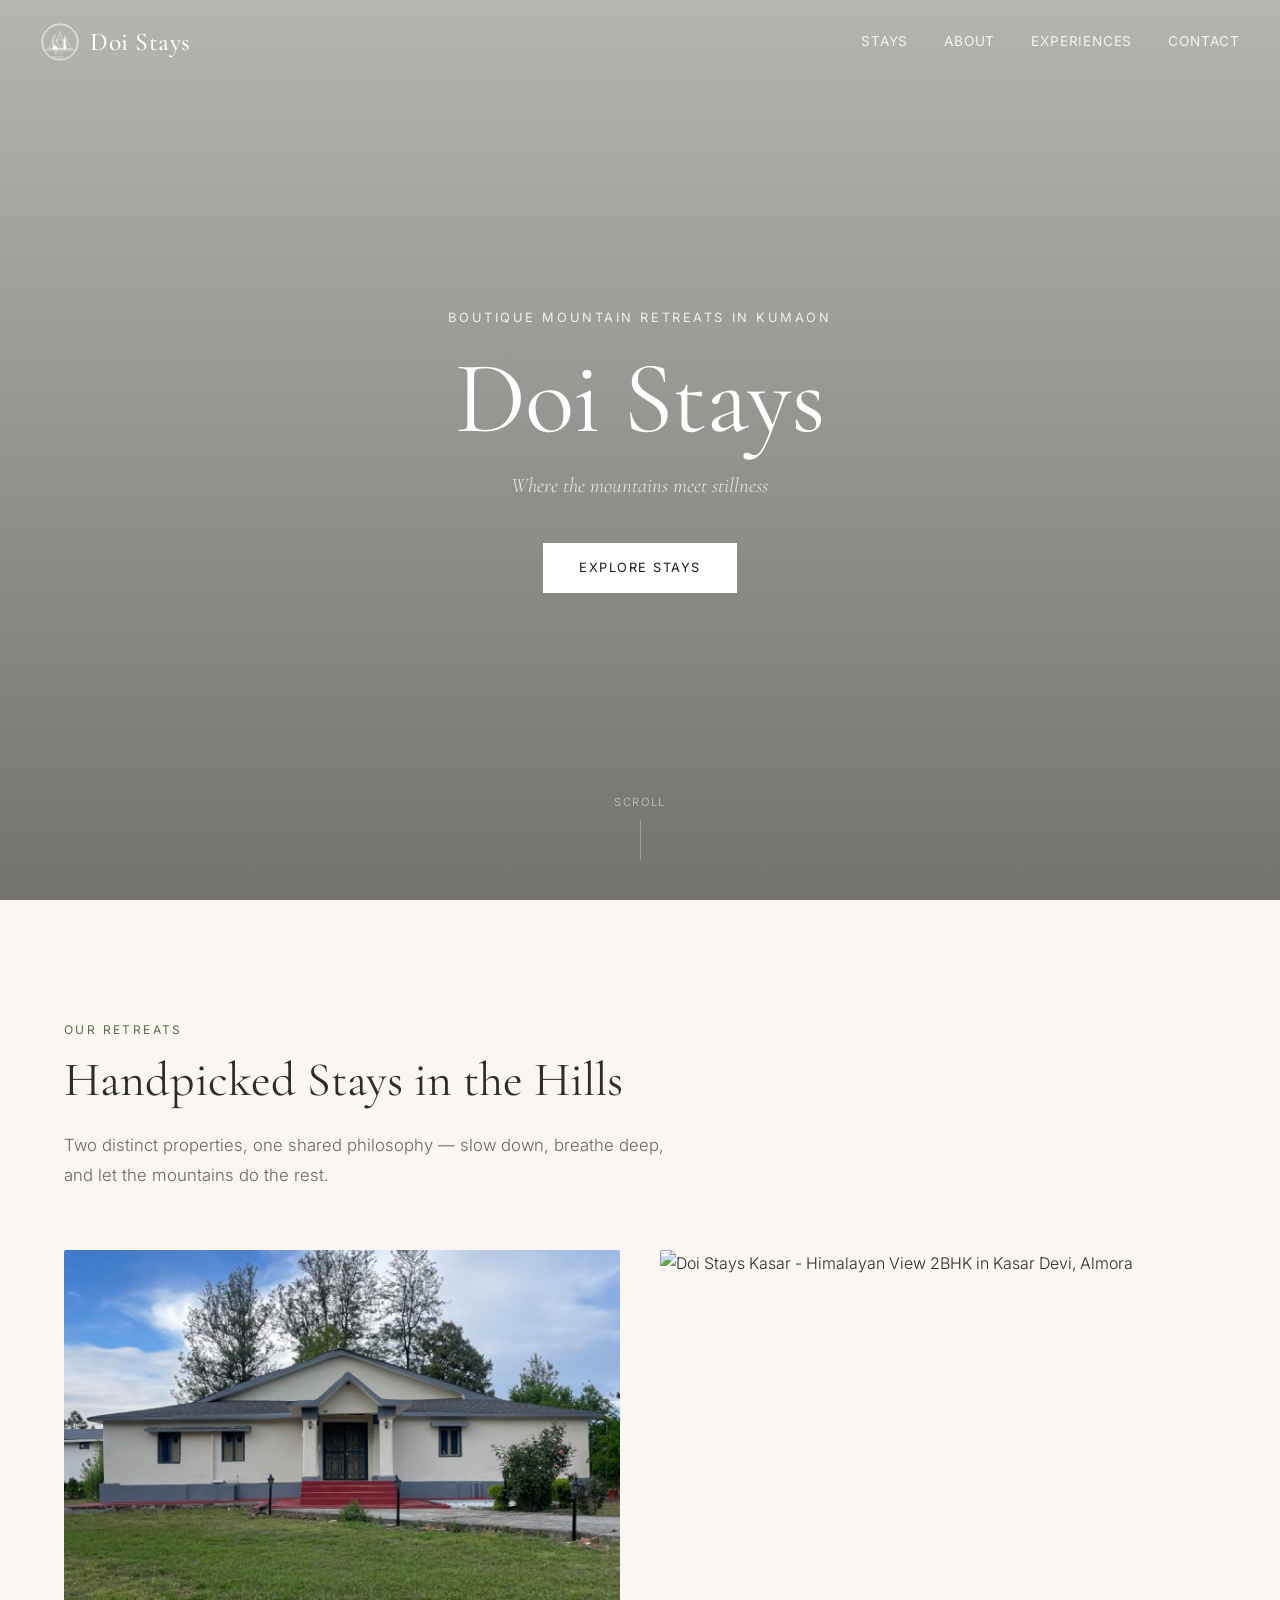
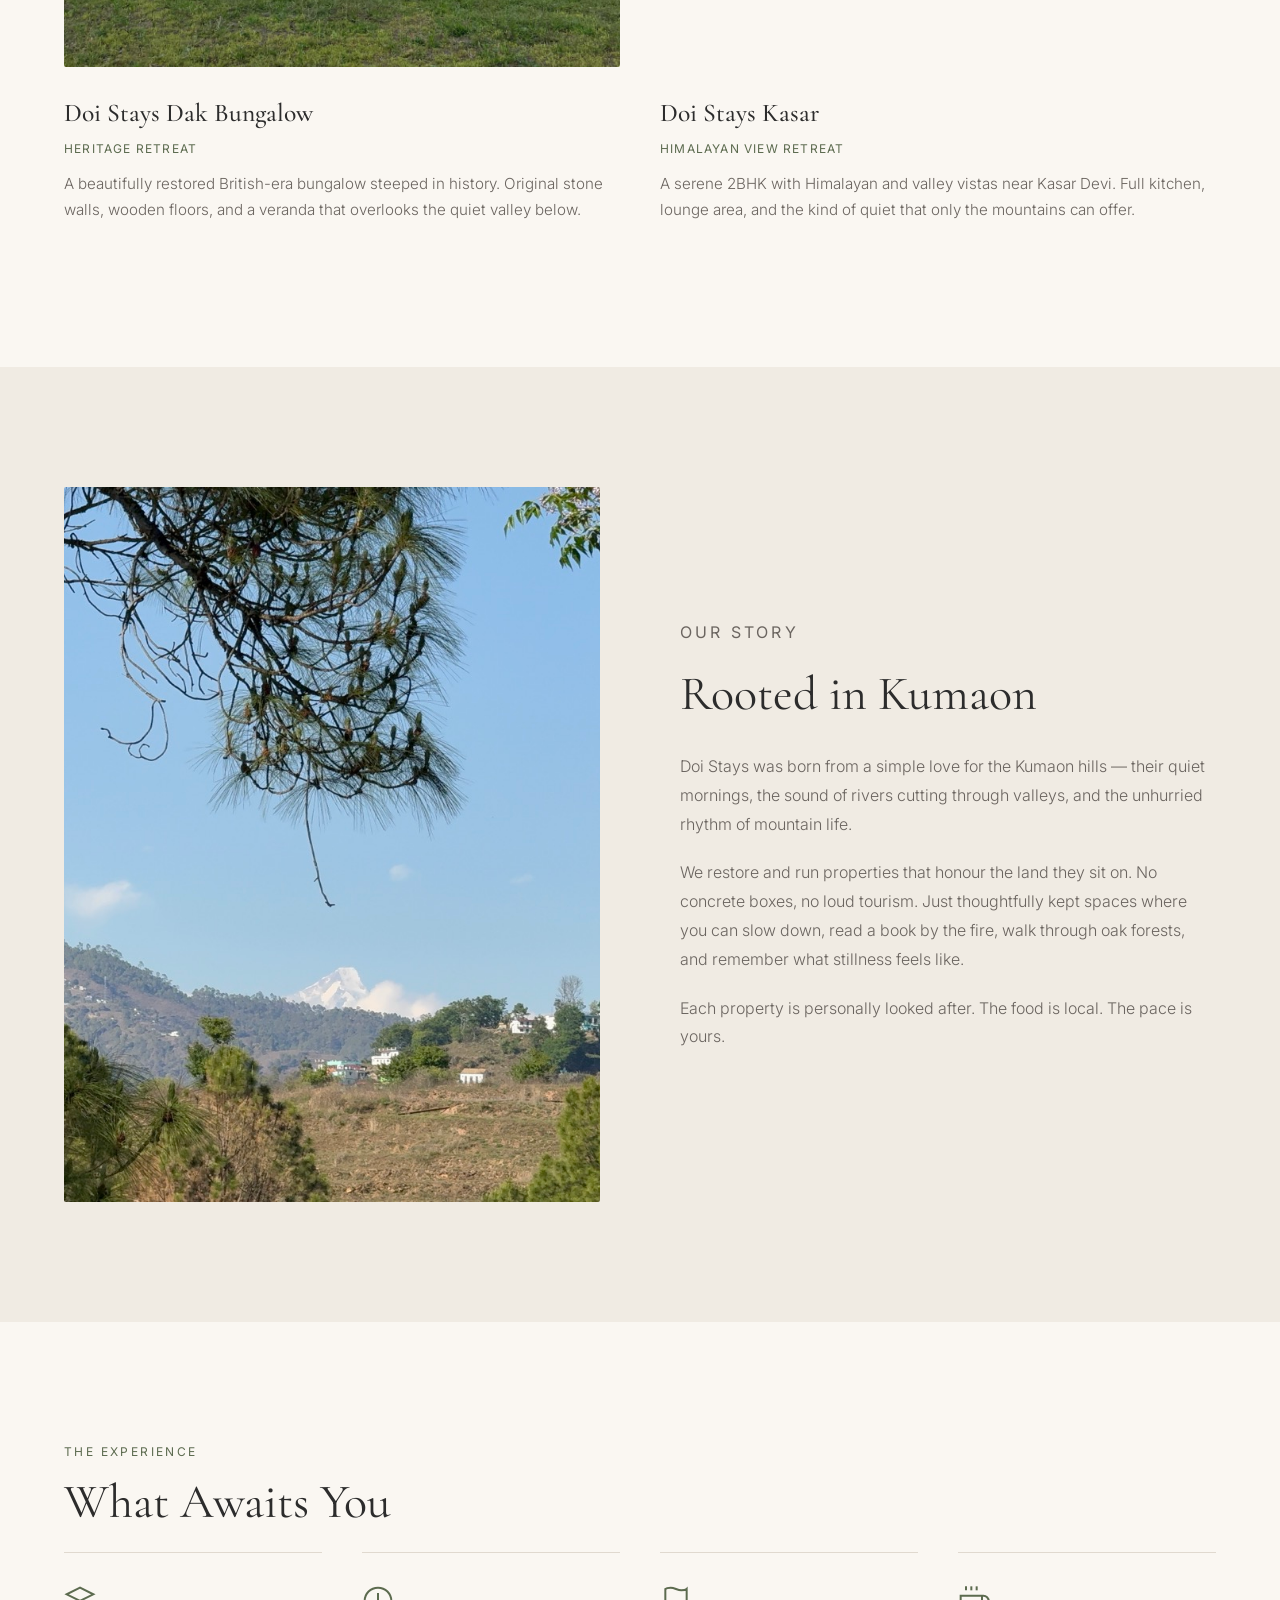
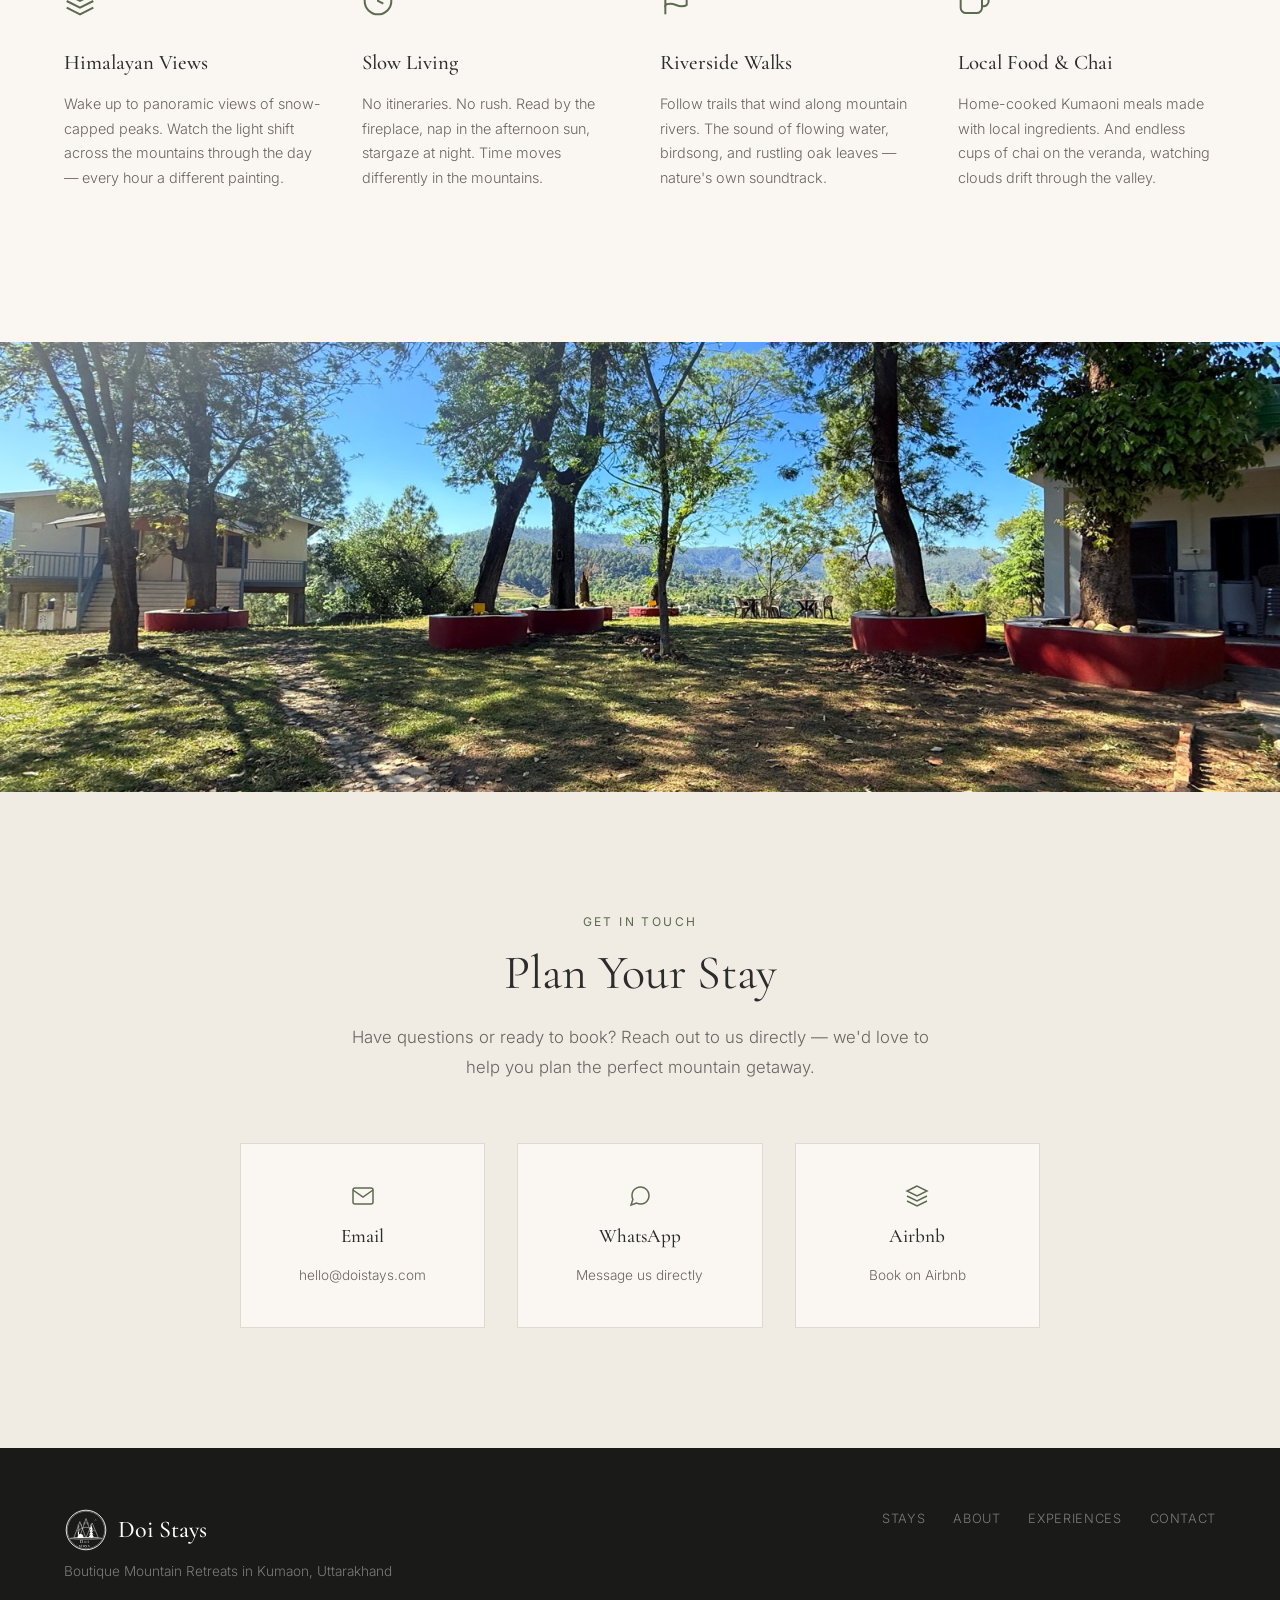
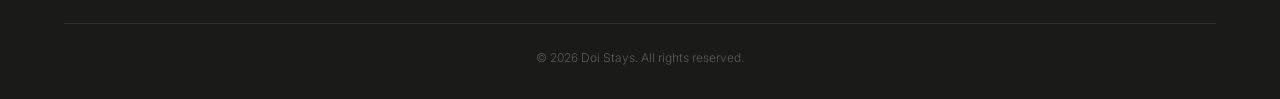
==== index.html @ 05e2efc2 "Update index.html" ====
<!DOCTYPE html>
<html lang="en">
<head>
  <meta charset="UTF-8">
  <meta name="viewport" content="width=device-width, initial-scale=1.0">
  <title>Doi Stays – Boutique Mountain Retreats in Kumaon</title>
  <meta name="description" content="Boutique mountain retreats nestled in the Kumaon hills of Uttarakhand. Experience slow living at our handpicked heritage and Himalayan view properties.">
  <link rel="preconnect" href="https://fonts.googleapis.com">
  <link rel="preconnect" href="https://fonts.gstatic.com" crossorigin>
  <link href="https://fonts.googleapis.com/css2?family=Cormorant+Garamond:ital,wght@0,400;0,500;0,600;1,400&family=Inter:wght@300;400;500&display=swap" rel="stylesheet">
  <link rel="icon" type="image/svg+xml" href="logo.svg">
  <link rel="stylesheet" href="styles.css">
</head>
<body>

  <!-- Navigation -->
  <nav class="nav" id="nav">
    <a href="#" class="nav-logo"><img src="logo.svg" alt="Doi Stays" class="nav-logo-img">Doi Stays</a>
    <div class="nav-links">
      <a href="#properties">Stays</a>
      <a href="#about">About</a>
      <a href="#experiences">Experiences</a>
      <a href="#contact">Contact</a>
    </div>
    <button class="nav-toggle" id="navToggle" aria-label="Toggle menu">
      <span></span><span></span><span></span>
    </button>
  </nav>

  <!-- Mobile Menu -->
  <div class="mobile-menu" id="mobileMenu">
    <a href="#properties">Stays</a>
    <a href="#about">About</a>
    <a href="#experiences">Experiences</a>
    <a href="#contact">Contact</a>
  </div>

  <!-- Hero Section -->
  <section class="hero" id="hero">
    <div class="hero-overlay"></div>
    <div class="hero-content">
      <p class="hero-subtitle">Boutique Mountain Retreats in Kumaon</p>
      <h1 class="hero-title">Doi Stays</h1>
      <p class="hero-tagline">Where the mountains meet stillness</p>
      <a href="#properties" class="btn btn-primary">Explore Stays</a>
    </div>
    <div class="hero-scroll">
      <span>Scroll</span>
      <div class="scroll-line"></div>
    </div>
  </section>

  <!-- Properties Section -->
  <section class="section properties" id="properties">
    <div class="container">
      <p class="section-label">Our Retreats</p>
      <h2 class="section-title">Handpicked Stays in the Hills</h2>
      <p class="section-desc">Two distinct properties, one shared philosophy &mdash; slow down, breathe deep, and let the mountains do the rest.</p>

      <div class="property-grid">
        <!-- Property 1: Dak Bungalow -->
        <a href="dak-bungalow.html" class="property-card">
          <div class="property-image">
            <img src="images-dak-bungalow/IMG-20260411-WA0008.jpg" alt="Doi Stays Dak Bungalow - Heritage British-era bungalow in Kumaon">
            <div class="property-image-overlay">
              <span class="property-cta">View &amp; Book Now &rarr;</span>
            </div>
          </div>
          <div class="property-info">
            <h3>Doi Stays Dak Bungalow</h3>
            <p class="property-type">Heritage Retreat</p>
            <p class="property-desc">A beautifully restored British-era bungalow steeped in history. Original stone walls, wooden floors, and a veranda that overlooks the quiet valley below.</p>
          </div>
        </a>

        <!-- Property 2: Kasar -->
        <a href="kasar.html" class="property-card">
          <div class="property-image">
            <img src="https://a0.muscache.com/im/pictures/hosting/Hosting-1657061352546002101/original/9f8067c5-8eb2-4221-9ca2-d479cc8285e8.jpeg" alt="Doi Stays Kasar - Himalayan View 2BHK in Kasar Devi, Almora">
            <div class="property-image-overlay">
              <span class="property-cta">View &amp; Book Now &rarr;</span>
            </div>
          </div>
          <div class="property-info">
            <h3>Doi Stays Kasar</h3>
            <p class="property-type">Himalayan View Retreat</p>
            <p class="property-desc">A serene 2BHK with Himalayan and valley vistas near Kasar Devi. Full kitchen, lounge area, and the kind of quiet that only the mountains can offer.</p>
          </div>
        </a>
      </div>
    </div>
  </section>

  <!-- About Section -->
  <section class="section about" id="about">
    <div class="container">
      <div class="about-grid">
        <div class="about-image">
          <img src="images-dak-bungalow/IMG_8700.JPG" alt="Kumaon mountains and village life">
        </div>
        <div class="about-text">
          <p class="section-label">Our Story</p>
          <h2 class="section-title">Rooted in Kumaon</h2>
          <p>Doi Stays was born from a simple love for the Kumaon hills &mdash; their quiet mornings, the sound of rivers cutting through valleys, and the unhurried rhythm of mountain life.</p>
          <p>We restore and run properties that honour the land they sit on. No concrete boxes, no loud tourism. Just thoughtfully kept spaces where you can slow down, read a book by the fire, walk through oak forests, and remember what stillness feels like.</p>
          <p>Each property is personally looked after. The food is local. The pace is yours.</p>
        </div>
      </div>
    </div>
  </section>

  <!-- Experiences Section -->
  <section class="section experiences" id="experiences">
    <div class="container">
      <p class="section-label">The Experience</p>
      <h2 class="section-title">What Awaits You</h2>

      <div class="experience-grid">
        <div class="experience-card">
          <div class="experience-icon">
            <svg width="32" height="32" viewBox="0 0 24 24" fill="none" stroke="currentColor" stroke-width="1.5"><path d="M12 2L2 7l10 5 10-5-10-5zM2 17l10 5 10-5M2 12l10 5 10-5"/></svg>
          </div>
          <h3>Himalayan Views</h3>
          <p>Wake up to panoramic views of snow-capped peaks. Watch the light shift across the mountains through the day &mdash; every hour a different painting.</p>
        </div>
        <div class="experience-card">
          <div class="experience-icon">
            <svg width="32" height="32" viewBox="0 0 24 24" fill="none" stroke="currentColor" stroke-width="1.5"><path d="M12 22c5.523 0 10-4.477 10-10S17.523 2 12 2 2 6.477 2 12s4.477 10 10 10z"/><path d="M12 6v6l4 2"/></svg>
          </div>
          <h3>Slow Living</h3>
          <p>No itineraries. No rush. Read by the fireplace, nap in the afternoon sun, stargaze at night. Time moves differently in the mountains.</p>
        </div>
        <div class="experience-card">
          <div class="experience-icon">
            <svg width="32" height="32" viewBox="0 0 24 24" fill="none" stroke="currentColor" stroke-width="1.5"><path d="M4 15s1-1 4-1 5 2 8 2 4-1 4-1V3s-1 1-4 1-5-2-8-2-4 1-4 1z"/><line x1="4" y1="22" x2="4" y2="15"/></svg>
          </div>
          <h3>Riverside Walks</h3>
          <p>Follow trails that wind along mountain rivers. The sound of flowing water, birdsong, and rustling oak leaves &mdash; nature's own soundtrack.</p>
        </div>
        <div class="experience-card">
          <div class="experience-icon">
            <svg width="32" height="32" viewBox="0 0 24 24" fill="none" stroke="currentColor" stroke-width="1.5"><path d="M18 8h1a4 4 0 010 8h-1M2 8h16v9a4 4 0 01-4 4H6a4 4 0 01-4-4V8z"/><line x1="6" y1="1" x2="6" y2="4"/><line x1="10" y1="1" x2="10" y2="4"/><line x1="14" y1="1" x2="14" y2="4"/></svg>
          </div>
          <h3>Local Food &amp; Chai</h3>
          <p>Home-cooked Kumaoni meals made with local ingredients. And endless cups of chai on the veranda, watching clouds drift through the valley.</p>
        </div>
      </div>
    </div>
  </section>

  <!-- Full-width Image Break -->
  <section class="image-break">
    <img src="images-dak-bungalow/IMG_8653.jpg" alt="Mountain landscape in Kumaon, Uttarakhand">
  </section>

  <!-- Contact Section -->
  <section class="section contact" id="contact">
    <div class="container">
      <p class="section-label">Get in Touch</p>
      <h2 class="section-title">Plan Your Stay</h2>
      <p class="section-desc">Have questions or ready to book? Reach out to us directly &mdash; we'd love to help you plan the perfect mountain getaway.</p>

      <div class="contact-grid">
        <a href="mailto:hello@doistays.com" class="contact-card">
          <svg width="24" height="24" viewBox="0 0 24 24" fill="none" stroke="currentColor" stroke-width="1.5"><path d="M4 4h16c1.1 0 2 .9 2 2v12c0 1.1-.9 2-2 2H4c-1.1 0-2-.9-2-2V6c0-1.1.9-2 2-2z"/><polyline points="22,6 12,13 2,6"/></svg>
          <h3>Email</h3>
          <p>hello@doistays.com</p>
        </a>
        <a href="https://wa.me/919286382484" target="_blank" rel="noopener" class="contact-card">
          <svg width="24" height="24" viewBox="0 0 24 24" fill="none" stroke="currentColor" stroke-width="1.5"><path d="M21 11.5a8.38 8.38 0 01-.9 3.8 8.5 8.5 0 01-7.6 4.7 8.38 8.38 0 01-3.8-.9L3 21l1.9-5.7a8.38 8.38 0 01-.9-3.8 8.5 8.5 0 014.7-7.6 8.38 8.38 0 013.8-.9h.5a8.48 8.48 0 018 8v.5z"/></svg>
          <h3>WhatsApp</h3>
          <p>Message us directly</p>
        </a>
        <a href="#" target="_blank" rel="noopener" class="contact-card">
          <svg width="24" height="24" viewBox="0 0 24 24" fill="none" stroke="currentColor" stroke-width="1.5"><path d="M12 2L2 7l10 5 10-5-10-5z"/><path d="M2 17l10 5 10-5"/><path d="M2 12l10 5 10-5"/></svg>
          <h3>Airbnb</h3>
          <p>Book on Airbnb</p>
        </a>
      </div>
    </div>
  </section>

  <!-- Footer -->
  <footer class="footer">
    <div class="container">
      <div class="footer-content">
        <div class="footer-brand">
          <p class="footer-logo"><img src="logo.svg" alt="Doi Stays" class="footer-logo-img">Doi Stays</p>
          <p class="footer-tagline">Boutique Mountain Retreats in Kumaon, Uttarakhand</p>
        </div>
        <div class="footer-links">
          <a href="#properties">Stays</a>
          <a href="#about">About</a>
          <a href="#experiences">Experiences</a>
          <a href="#contact">Contact</a>
        </div>
      </div>
      <div class="footer-bottom">
        <p>&copy; 2026 Doi Stays. All rights reserved.</p>
      </div>
    </div>
  </footer>

  <script src="script.js"></script>
</body>
</html>
---- styles.css ----
/* ========================================
   Doi Stays – Styles
   Earthy, minimal, calm
   ======================================== */

:root {
  --color-bg: #FAF7F2;
  --color-bg-alt: #F0EBE3;
  --color-text: #2C2C2C;
  --color-text-light: #6B6560;
  --color-text-muted: #9B9490;
  --color-accent: #5C6B4F;
  --color-accent-hover: #4A5840;
  --color-border: #E0D9CF;
  --color-white: #FFFFFF;
  --color-dark: #1A1A18;

  --font-heading: 'Cormorant Garamond', Georgia, serif;
  --font-body: 'Inter', -apple-system, sans-serif;

  --transition: 0.3s ease;
}

/* Reset */
*, *::before, *::after {
  margin: 0;
  padding: 0;
  box-sizing: border-box;
}

html {
  scroll-behavior: smooth;
  -webkit-font-smoothing: antialiased;
}

body {
  font-family: var(--font-body);
  font-weight: 300;
  color: var(--color-text);
  background-color: var(--color-bg);
  line-height: 1.7;
  font-size: 16px;
}

img {
  display: block;
  max-width: 100%;
  height: auto;
}

a {
  text-decoration: none;
  color: inherit;
}

.container {
  max-width: 1200px;
  margin: 0 auto;
  padding: 0 24px;
}

/* ========================================
   Navigation
   ======================================== */

.nav {
  position: fixed;
  top: 0;
  left: 0;
  right: 0;
  z-index: 100;
  display: flex;
  align-items: center;
  justify-content: space-between;
  padding: 20px 40px;
  transition: background-color var(--transition), padding var(--transition), box-shadow var(--transition);
}

.nav.scrolled {
  background-color: rgba(250, 247, 242, 0.95);
  backdrop-filter: blur(10px);
  padding: 14px 40px;
  box-shadow: 0 1px 0 var(--color-border);
}

.nav-logo {
  font-family: var(--font-heading);
  font-size: 1.6rem;
  font-weight: 500;
  color: var(--color-white);
  letter-spacing: 0.02em;
  transition: color var(--transition);
  display: flex;
  align-items: center;
  gap: 10px;
}

.nav-logo-img {
  height: 40px;
  width: 40px;
  filter: brightness(0) invert(1);
  transition: filter var(--transition);
}

.nav.scrolled .nav-logo {
  color: var(--color-text);
}

.nav.scrolled .nav-logo-img {
  filter: none;
}

.nav-links {
  display: flex;
  gap: 36px;
}

.nav-links a {
  font-size: 0.85rem;
  font-weight: 400;
  letter-spacing: 0.06em;
  text-transform: uppercase;
  color: rgba(255, 255, 255, 0.85);
  transition: color var(--transition);
  position: relative;
}

.nav-links a::after {
  content: '';
  position: absolute;
  bottom: -4px;
  left: 0;
  width: 0;
  height: 1px;
  background: currentColor;
  transition: width var(--transition);
}

.nav-links a:hover::after {
  width: 100%;
}

.nav.scrolled .nav-links a {
  color: var(--color-text-light);
}

.nav.scrolled .nav-links a:hover {
  color: var(--color-text);
}

.nav-toggle {
  display: none;
  flex-direction: column;
  gap: 5px;
  background: none;
  border: none;
  cursor: pointer;
  padding: 4px;
}

.nav-toggle span {
  display: block;
  width: 24px;
  height: 1.5px;
  background: var(--color-white);
  transition: background var(--transition);
}

.nav.scrolled .nav-toggle span {
  background: var(--color-text);
}

/* Mobile Menu */
.mobile-menu {
  display: none;
  position: fixed;
  top: 0;
  left: 0;
  right: 0;
  bottom: 0;
  z-index: 99;
  background: var(--color-bg);
  flex-direction: column;
  align-items: center;
  justify-content: center;
  gap: 32px;
  opacity: 0;
  pointer-events: none;
  transition: opacity var(--transition);
}

.mobile-menu.active {
  opacity: 1;
  pointer-events: all;
}

.mobile-menu a {
  font-family: var(--font-heading);
  font-size: 2rem;
  color: var(--color-text);
}

/* ========================================
   Hero Section
   ======================================== */

.hero {
  position: relative;
  height: 100vh;
  min-height: 600px;
  display: flex;
  align-items: center;
  justify-content: center;
  background: url('https://images.unsplash.com/photo-1506905925346-21bda4d32df4?w=1600&q=80') center/cover no-repeat;
  color: var(--color-white);
}

.hero-overlay {
  position: absolute;
  inset: 0;
  background: linear-gradient(
    to bottom,
    rgba(26, 26, 24, 0.3) 0%,
    rgba(26, 26, 24, 0.45) 50%,
    rgba(26, 26, 24, 0.6) 100%
  );
}

.hero-content {
  position: relative;
  text-align: center;
  padding: 0 24px;
}

.hero-subtitle {
  font-size: 0.8rem;
  font-weight: 400;
  letter-spacing: 0.2em;
  text-transform: uppercase;
  margin-bottom: 16px;
  opacity: 0.85;
}

.hero-title {
  font-family: var(--font-heading);
  font-size: clamp(3.5rem, 8vw, 7rem);
  font-weight: 400;
  line-height: 1.05;
  margin-bottom: 16px;
  letter-spacing: -0.01em;
}

.hero-tagline {
  font-size: 1.1rem;
  font-weight: 300;
  opacity: 0.8;
  margin-bottom: 40px;
  font-style: italic;
  font-family: var(--font-heading);
  font-size: 1.3rem;
}

.hero-scroll {
  position: absolute;
  bottom: 40px;
  left: 50%;
  transform: translateX(-50%);
  display: flex;
  flex-direction: column;
  align-items: center;
  gap: 8px;
  color: rgba(255, 255, 255, 0.6);
}

.hero-scroll span {
  font-size: 0.7rem;
  letter-spacing: 0.15em;
  text-transform: uppercase;
}

.scroll-line {
  width: 1px;
  height: 40px;
  background: rgba(255, 255, 255, 0.3);
  position: relative;
  overflow: hidden;
}

.scroll-line::after {
  content: '';
  position: absolute;
  top: -100%;
  left: 0;
  width: 100%;
  height: 100%;
  background: rgba(255, 255, 255, 0.8);
  animation: scrollDown 2s ease-in-out infinite;
}

@keyframes scrollDown {
  0% { top: -100%; }
  100% { top: 100%; }
}

/* ========================================
   Buttons
   ======================================== */

.btn {
  display: inline-block;
  padding: 14px 36px;
  font-family: var(--font-body);
  font-size: 0.8rem;
  font-weight: 400;
  letter-spacing: 0.12em;
  text-transform: uppercase;
  border: none;
  cursor: pointer;
  transition: all var(--transition);
}

.btn-primary {
  background: var(--color-white);
  color: var(--color-dark);
}

.btn-primary:hover {
  background: var(--color-accent);
  color: var(--color-white);
}

.btn-outline {
  background: transparent;
  color: var(--color-accent);
  border: 1px solid var(--color-accent);
}

.btn-outline:hover {
  background: var(--color-accent);
  color: var(--color-white);
}

/* ========================================
   Section Defaults
   ======================================== */

.section {
  padding: 120px 0;
}

.section-label {
  font-size: 0.75rem;
  font-weight: 400;
  letter-spacing: 0.2em;
  text-transform: uppercase;
  color: var(--color-accent);
  margin-bottom: 12px;
}

.section-title {
  font-family: var(--font-heading);
  font-size: clamp(2rem, 4vw, 3rem);
  font-weight: 400;
  line-height: 1.2;
  margin-bottom: 20px;
  color: var(--color-text);
}

.section-desc {
  font-size: 1.05rem;
  color: var(--color-text-light);
  max-width: 600px;
  line-height: 1.8;
  margin-bottom: 60px;
}

/* ========================================
   Properties
   ======================================== */

.property-grid {
  display: grid;
  grid-template-columns: repeat(2, 1fr);
  gap: 40px;
}

.property-card {
  display: block;
  transition: transform var(--transition);
}

.property-card:hover {
  transform: translateY(-4px);
}

.property-image {
  position: relative;
  overflow: hidden;
  aspect-ratio: 4/3;
  border-radius: 2px;
}

.property-image img {
  width: 100%;
  height: 100%;
  object-fit: cover;
  transition: transform 0.6s ease;
}

.property-card:hover .property-image img {
  transform: scale(1.03);
}

.property-image-overlay {
  position: absolute;
  inset: 0;
  background: rgba(26, 26, 24, 0);
  display: flex;
  align-items: flex-end;
  justify-content: flex-start;
  padding: 24px;
  transition: background var(--transition);
}

.property-card:hover .property-image-overlay {
  background: rgba(26, 26, 24, 0.25);
}

.property-cta {
  font-size: 0.8rem;
  font-weight: 400;
  letter-spacing: 0.08em;
  text-transform: uppercase;
  color: var(--color-white);
  opacity: 0;
  transform: translateY(8px);
  transition: opacity var(--transition), transform var(--transition);
}

.property-card:hover .property-cta {
  opacity: 1;
  transform: translateY(0);
}

.property-info {
  padding: 24px 0;
}

.property-info h3 {
  font-family: var(--font-heading);
  font-size: 1.6rem;
  font-weight: 500;
  margin-bottom: 4px;
}

.property-type {
  font-size: 0.75rem;
  font-weight: 400;
  letter-spacing: 0.1em;
  text-transform: uppercase;
  color: var(--color-accent);
  margin-bottom: 12px;
}

.property-desc {
  font-size: 0.95rem;
  color: var(--color-text-light);
  line-height: 1.7;
}

/* ========================================
   About
   ======================================== */

.about {
  background: var(--color-bg-alt);
}

.about-grid {
  display: grid;
  grid-template-columns: 1fr 1fr;
  gap: 80px;
  align-items: center;
}

.about-image {
  position: relative;
}

.about-image img {
  width: 100%;
  aspect-ratio: 3/4;
  object-fit: cover;
  border-radius: 2px;
}

.about-text p {
  font-size: 1rem;
  color: var(--color-text-light);
  margin-bottom: 20px;
  line-height: 1.8;
}

.about-text .section-title {
  margin-bottom: 28px;
}

/* ========================================
   Experiences
   ======================================== */

.experience-grid {
  display: grid;
  grid-template-columns: repeat(4, 1fr);
  gap: 40px;
}

.experience-card {
  padding: 32px 0;
  border-top: 1px solid var(--color-border);
}

.experience-icon {
  color: var(--color-accent);
  margin-bottom: 20px;
}

.experience-card h3 {
  font-family: var(--font-heading);
  font-size: 1.3rem;
  font-weight: 500;
  margin-bottom: 12px;
}

.experience-card p {
  font-size: 0.9rem;
  color: var(--color-text-light);
  line-height: 1.7;
}

/* ========================================
   Image Break
   ======================================== */

.image-break {
  height: 50vh;
  min-height: 300px;
  overflow: hidden;
}

.image-break img {
  width: 100%;
  height: 100%;
  object-fit: cover;
}

/* ========================================
   Contact
   ======================================== */

.contact {
  background: var(--color-bg-alt);
  text-align: center;
}

.contact .section-desc {
  margin-left: auto;
  margin-right: auto;
}

.contact-grid {
  display: grid;
  grid-template-columns: repeat(3, 1fr);
  gap: 32px;
  max-width: 800px;
  margin: 0 auto;
}

.contact-card {
  padding: 40px 24px;
  background: var(--color-bg);
  border: 1px solid var(--color-border);
  transition: all var(--transition);
  display: flex;
  flex-direction: column;
  align-items: center;
  gap: 12px;
}

.contact-card:hover {
  border-color: var(--color-accent);
  transform: translateY(-2px);
}

.contact-card svg {
  color: var(--color-accent);
}

.contact-card h3 {
  font-family: var(--font-heading);
  font-size: 1.2rem;
  font-weight: 500;
}

.contact-card p {
  font-size: 0.85rem;
  color: var(--color-text-light);
}

/* ========================================
   Footer
   ======================================== */

.footer {
  background: var(--color-dark);
  color: rgba(255, 255, 255, 0.7);
  padding: 60px 0 30px;
}

.footer-content {
  display: flex;
  justify-content: space-between;
  align-items: flex-start;
  padding-bottom: 40px;
  border-bottom: 1px solid rgba(255, 255, 255, 0.1);
}

.footer-logo {
  font-family: var(--font-heading);
  font-size: 1.5rem;
  font-weight: 500;
  color: var(--color-white);
  margin-bottom: 8px;
  display: flex;
  align-items: center;
  gap: 10px;
}

.footer-logo-img {
  height: 44px;
  width: 44px;
  filter: brightness(0) invert(1);
}

.footer-tagline {
  font-size: 0.85rem;
  opacity: 0.6;
}

.footer-links {
  display: flex;
  gap: 28px;
}

.footer-links a {
  font-size: 0.8rem;
  letter-spacing: 0.05em;
  text-transform: uppercase;
  opacity: 0.6;
  transition: opacity var(--transition);
}

.footer-links a:hover {
  opacity: 1;
}

.footer-bottom {
  padding-top: 24px;
  text-align: center;
}

.footer-bottom p {
  font-size: 0.75rem;
  opacity: 0.4;
}

/* ========================================
   Property Detail Page
   ======================================== */

.detail-hero {
  position: relative;
  height: 70vh;
  min-height: 500px;
  display: flex;
  align-items: flex-end;
  color: var(--color-white);
}

.detail-hero-bg {
  position: absolute;
  inset: 0;
}

.detail-hero-bg img {
  width: 100%;
  height: 100%;
  object-fit: cover;
}

.detail-hero-overlay {
  position: absolute;
  inset: 0;
  background: linear-gradient(to top, rgba(26,26,24,0.7) 0%, rgba(26,26,24,0.1) 60%);
}

.detail-hero-content {
  position: relative;
  padding: 60px 40px;
  max-width: 800px;
}

.detail-hero-content .section-label {
  color: rgba(255,255,255,0.7);
}

.detail-hero-content h1 {
  font-family: var(--font-heading);
  font-size: clamp(2.5rem, 5vw, 4rem);
  font-weight: 400;
  margin-bottom: 12px;
}

.detail-hero-content p {
  font-size: 1.1rem;
  opacity: 0.85;
  max-width: 500px;
  line-height: 1.7;
}

/* Detail Content */
.detail-content {
  padding: 80px 0;
}

.detail-grid {
  display: grid;
  grid-template-columns: 2fr 1fr;
  gap: 80px;
}

.detail-description h2 {
  font-family: var(--font-heading);
  font-size: 1.8rem;
  font-weight: 500;
  margin-bottom: 20px;
}

.detail-description p {
  font-size: 1rem;
  color: var(--color-text-light);
  line-height: 1.8;
  margin-bottom: 20px;
}

/* Amenities */
.detail-sidebar h3 {
  font-family: var(--font-heading);
  font-size: 1.3rem;
  font-weight: 500;
  margin-bottom: 20px;
  padding-bottom: 12px;
  border-bottom: 1px solid var(--color-border);
}

.amenity-list {
  list-style: none;
  margin-bottom: 40px;
}

.amenity-list li {
  padding: 10px 0;
  font-size: 0.9rem;
  color: var(--color-text-light);
  border-bottom: 1px solid var(--color-border);
  display: flex;
  align-items: center;
  gap: 10px;
}

.amenity-list li::before {
  content: '';
  width: 6px;
  height: 6px;
  background: var(--color-accent);
  border-radius: 50%;
  flex-shrink: 0;
}

.pricing-note {
  font-size: 0.9rem;
  color: var(--color-text-light);
  margin-bottom: 24px;
  line-height: 1.7;
}

.detail-sidebar .btn {
  width: 100%;
  text-align: center;
}

/* Photo Gallery */
.photo-gallery {
  padding: 0 0 80px;
}

.gallery-grid {
  display: grid;
  grid-template-columns: repeat(3, 1fr);
  gap: 16px;
}

.gallery-grid img {
  width: 100%;
  aspect-ratio: 4/3;
  object-fit: cover;
  border-radius: 2px;
}

/* Location */
.location-section {
  padding: 80px 0;
  background: var(--color-bg-alt);
}

.location-section h2 {
  font-family: var(--font-heading);
  font-size: 1.8rem;
  font-weight: 500;
  margin-bottom: 20px;
}

.location-section p {
  font-size: 1rem;
  color: var(--color-text-light);
  line-height: 1.8;
  max-width: 700px;
}

/* Back Link */
.back-link {
  display: inline-flex;
  align-items: center;
  gap: 8px;
  font-size: 0.8rem;
  font-weight: 400;
  letter-spacing: 0.08em;
  text-transform: uppercase;
  color: var(--color-text-light);
  position: fixed;
  top: 24px;
  left: 40px;
  z-index: 100;
  background: rgba(250, 247, 242, 0.9);
  backdrop-filter: blur(10px);
  padding: 10px 20px;
  transition: color var(--transition);
}

.back-link:hover {
  color: var(--color-text);
}

/* ========================================
   Animations (fade-in on scroll)
   ======================================== */

.fade-in {
  opacity: 0;
  transform: translateY(24px);
  transition: opacity 0.8s ease, transform 0.8s ease;
}

.fade-in.visible {
  opacity: 1;
  transform: translateY(0);
}

/* ========================================
   Responsive
   ======================================== */

@media (max-width: 1024px) {
  .experience-grid {
    grid-template-columns: repeat(2, 1fr);
  }
}

@media (max-width: 768px) {
  .nav-links {
    display: none;
  }

  .nav-toggle {
    display: flex;
  }

  .mobile-menu {
    display: flex;
  }

  .nav {
    padding: 16px 24px;
  }

  .section {
    padding: 80px 0;
  }

  .property-grid {
    grid-template-columns: 1fr;
    gap: 48px;
  }

  .about-grid {
    grid-template-columns: 1fr;
    gap: 40px;
  }

  .about-image {
    order: -1;
  }

  .about-image img {
    aspect-ratio: 16/9;
  }

  .experience-grid {
    grid-template-columns: 1fr;
    gap: 0;
  }

  .experience-card {
    padding: 28px 0;
  }

  .contact-grid {
    grid-template-columns: 1fr;
    gap: 16px;
  }

  .footer-content {
    flex-direction: column;
    gap: 24px;
  }

  .footer-links {
    flex-wrap: wrap;
    gap: 16px;
  }

  /* Detail page responsive */
  .detail-grid {
    grid-template-columns: 1fr;
    gap: 48px;
  }

  .gallery-grid {
    grid-template-columns: repeat(2, 1fr);
  }

  .detail-hero {
    height: 50vh;
  }

  .detail-hero-content {
    padding: 40px 24px;
  }

  .back-link {
    left: 24px;
    top: 16px;
  }
}

@media (max-width: 480px) {
  .hero-title {
    font-size: 3rem;
  }

  .gallery-grid {
    grid-template-columns: 1fr;
  }
}
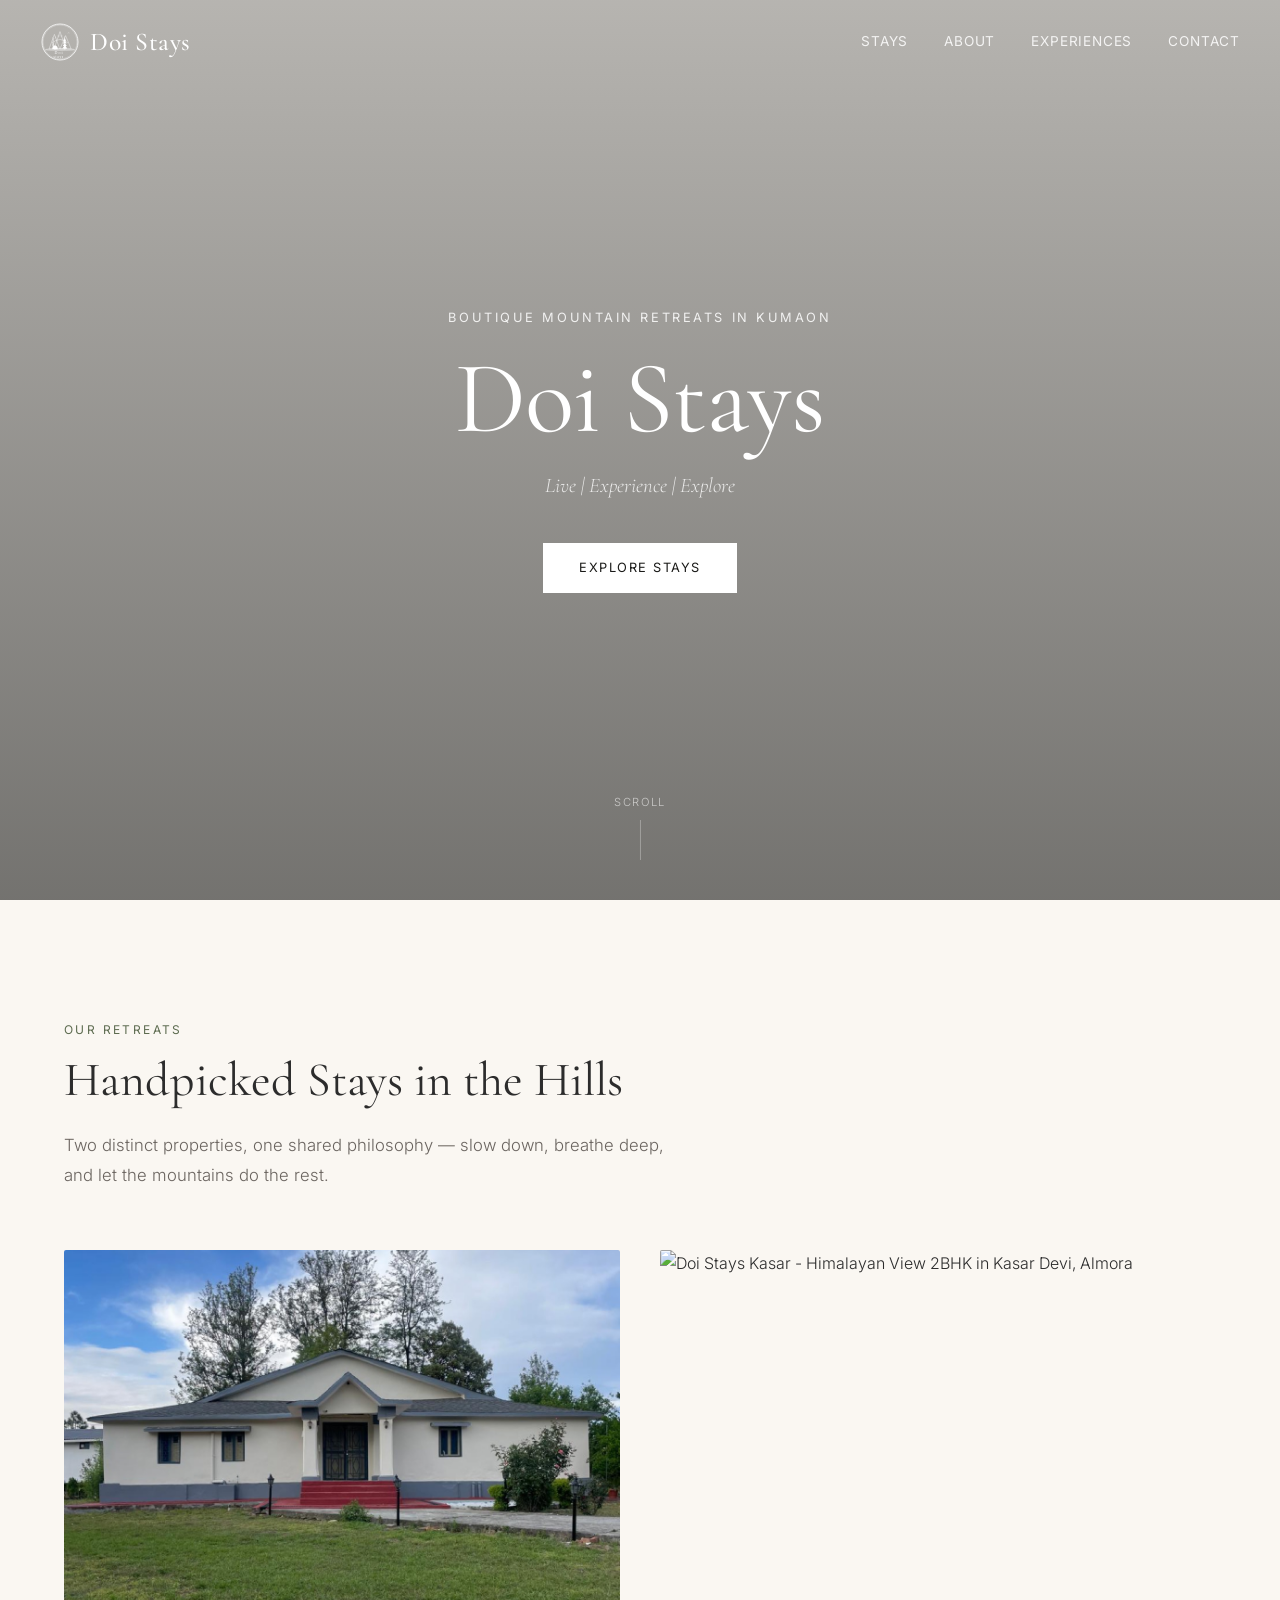
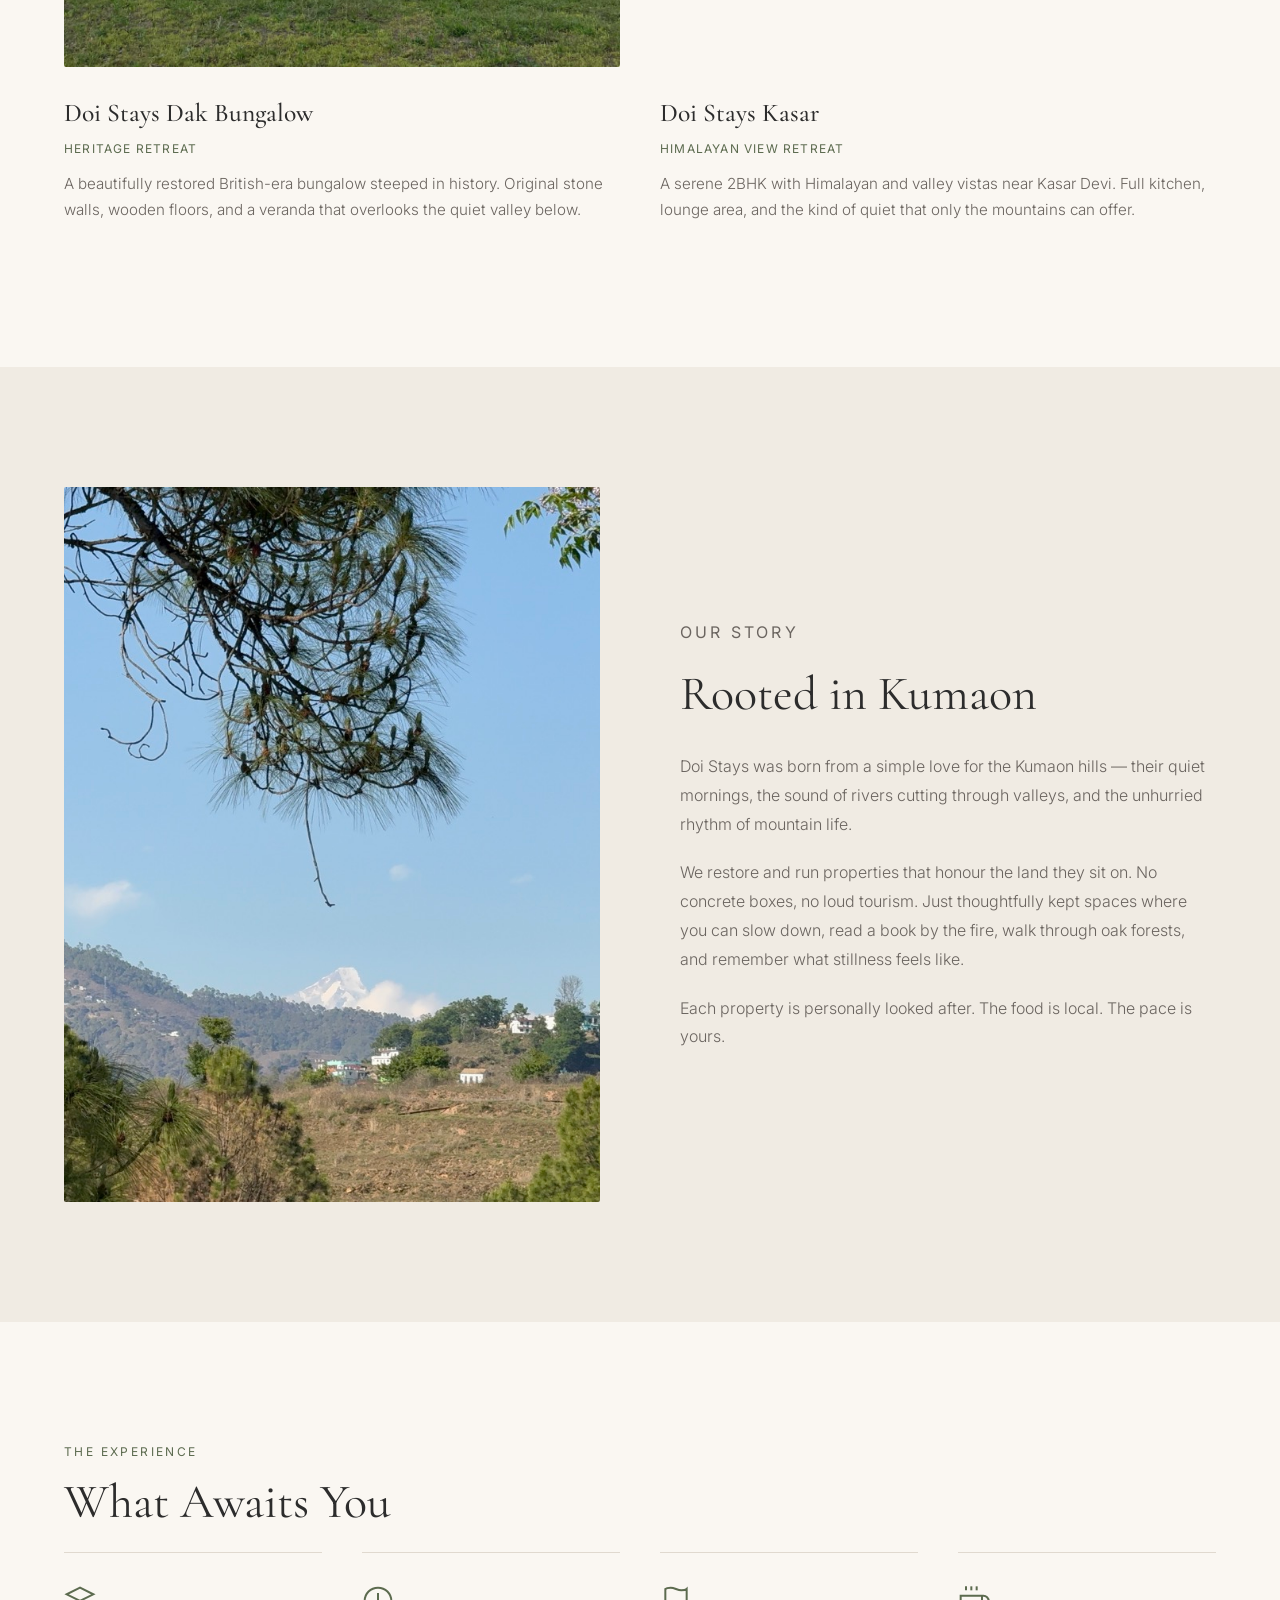
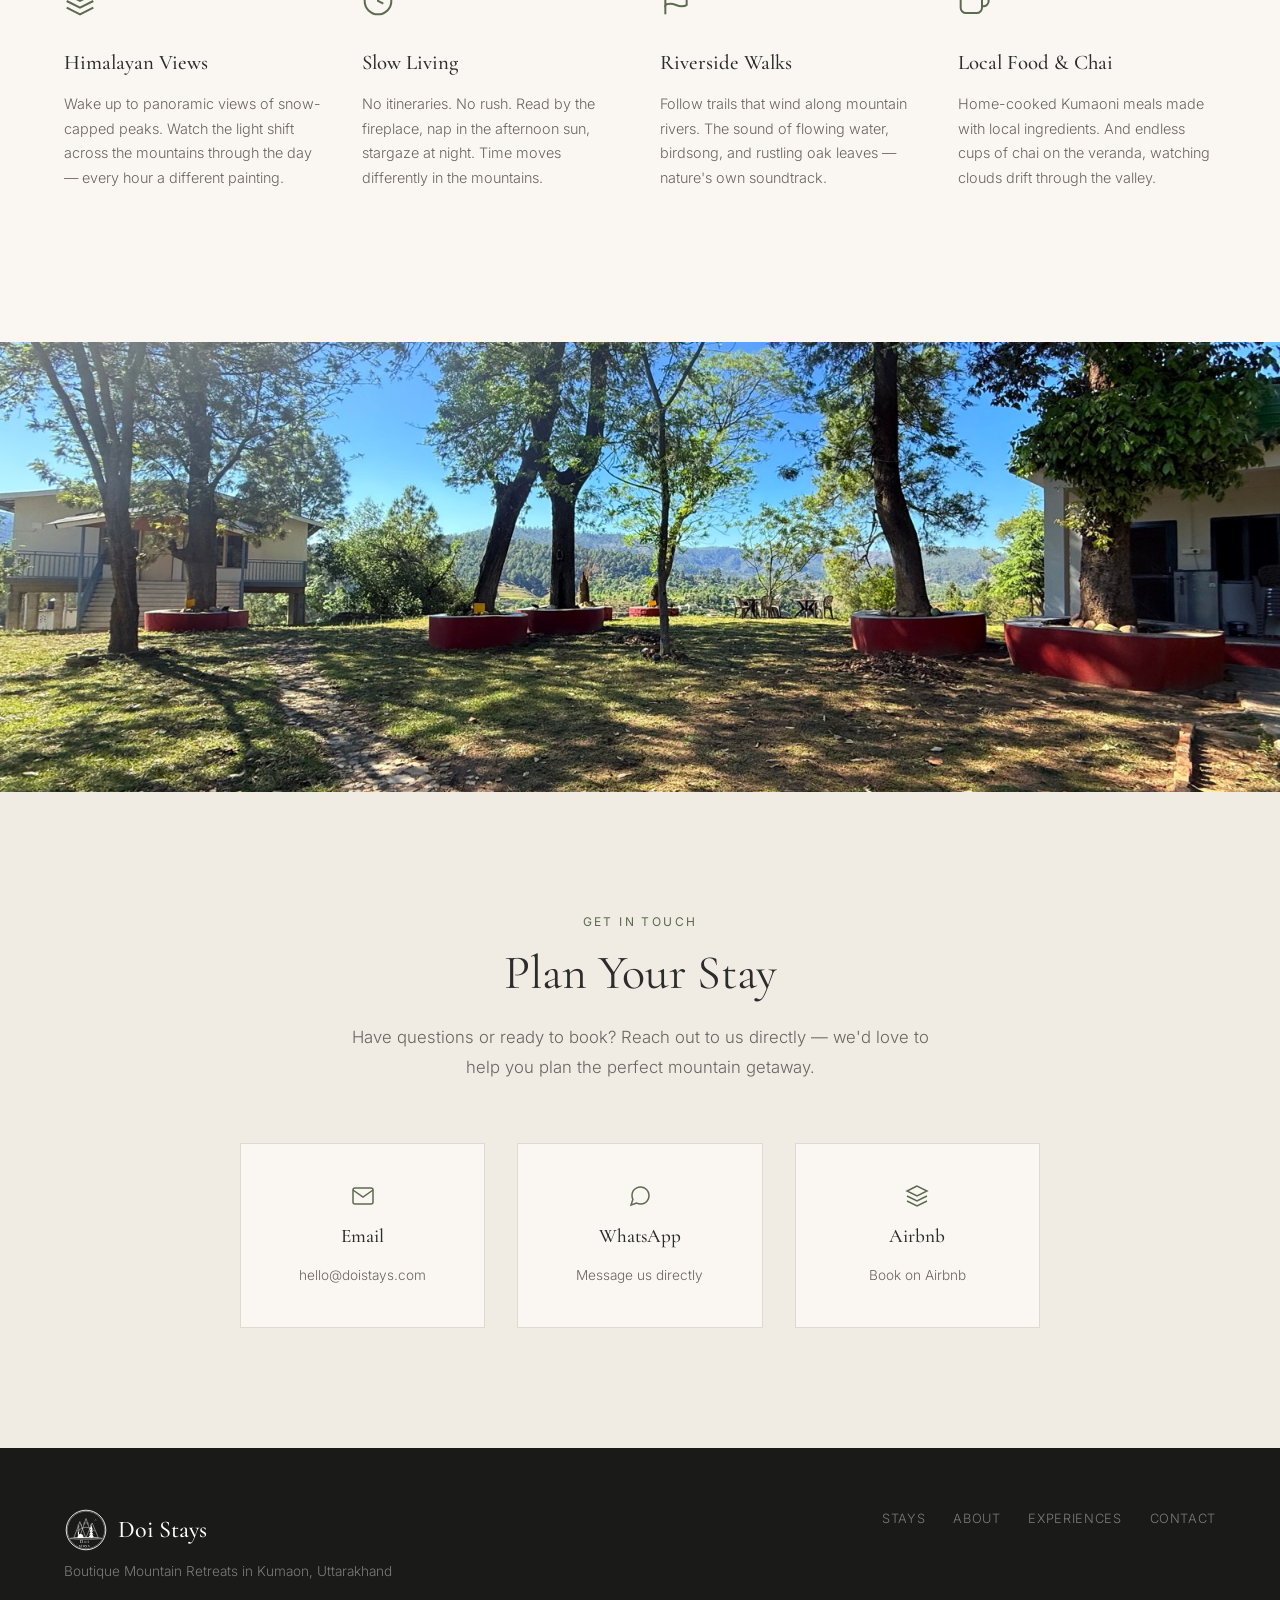
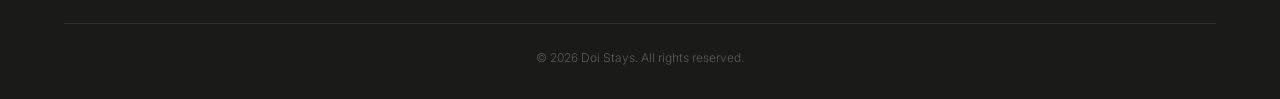
==== commit 63389ce3: "Update index.html" ====
--- a/index.html
+++ b/index.html
@@ -41,7 +41,7 @@
     <div class="hero-content">
       <p class="hero-subtitle">Boutique Mountain Retreats in Kumaon</p>
       <h1 class="hero-title">Doi Stays</h1>
-      <p class="hero-tagline">Where the mountains meet stillness</p>
+      <p class="hero-tagline">Live | Experience | Explore</p>
       <a href="#properties" class="btn btn-primary">Explore Stays</a>
     </div>
     <div class="hero-scroll">
--- a/styles.css
+++ b/styles.css
@@ -211,7 +211,7 @@
   display: flex;
   align-items: center;
   justify-content: center;
-  background: url('https://images.unsplash.com/photo-1506905925346-21bda4d32df4?w=1600&q=80') center/cover no-repeat;
+  background: url('main.jpeg') center/cover no-repeat;
   color: var(--color-white);
 }
 
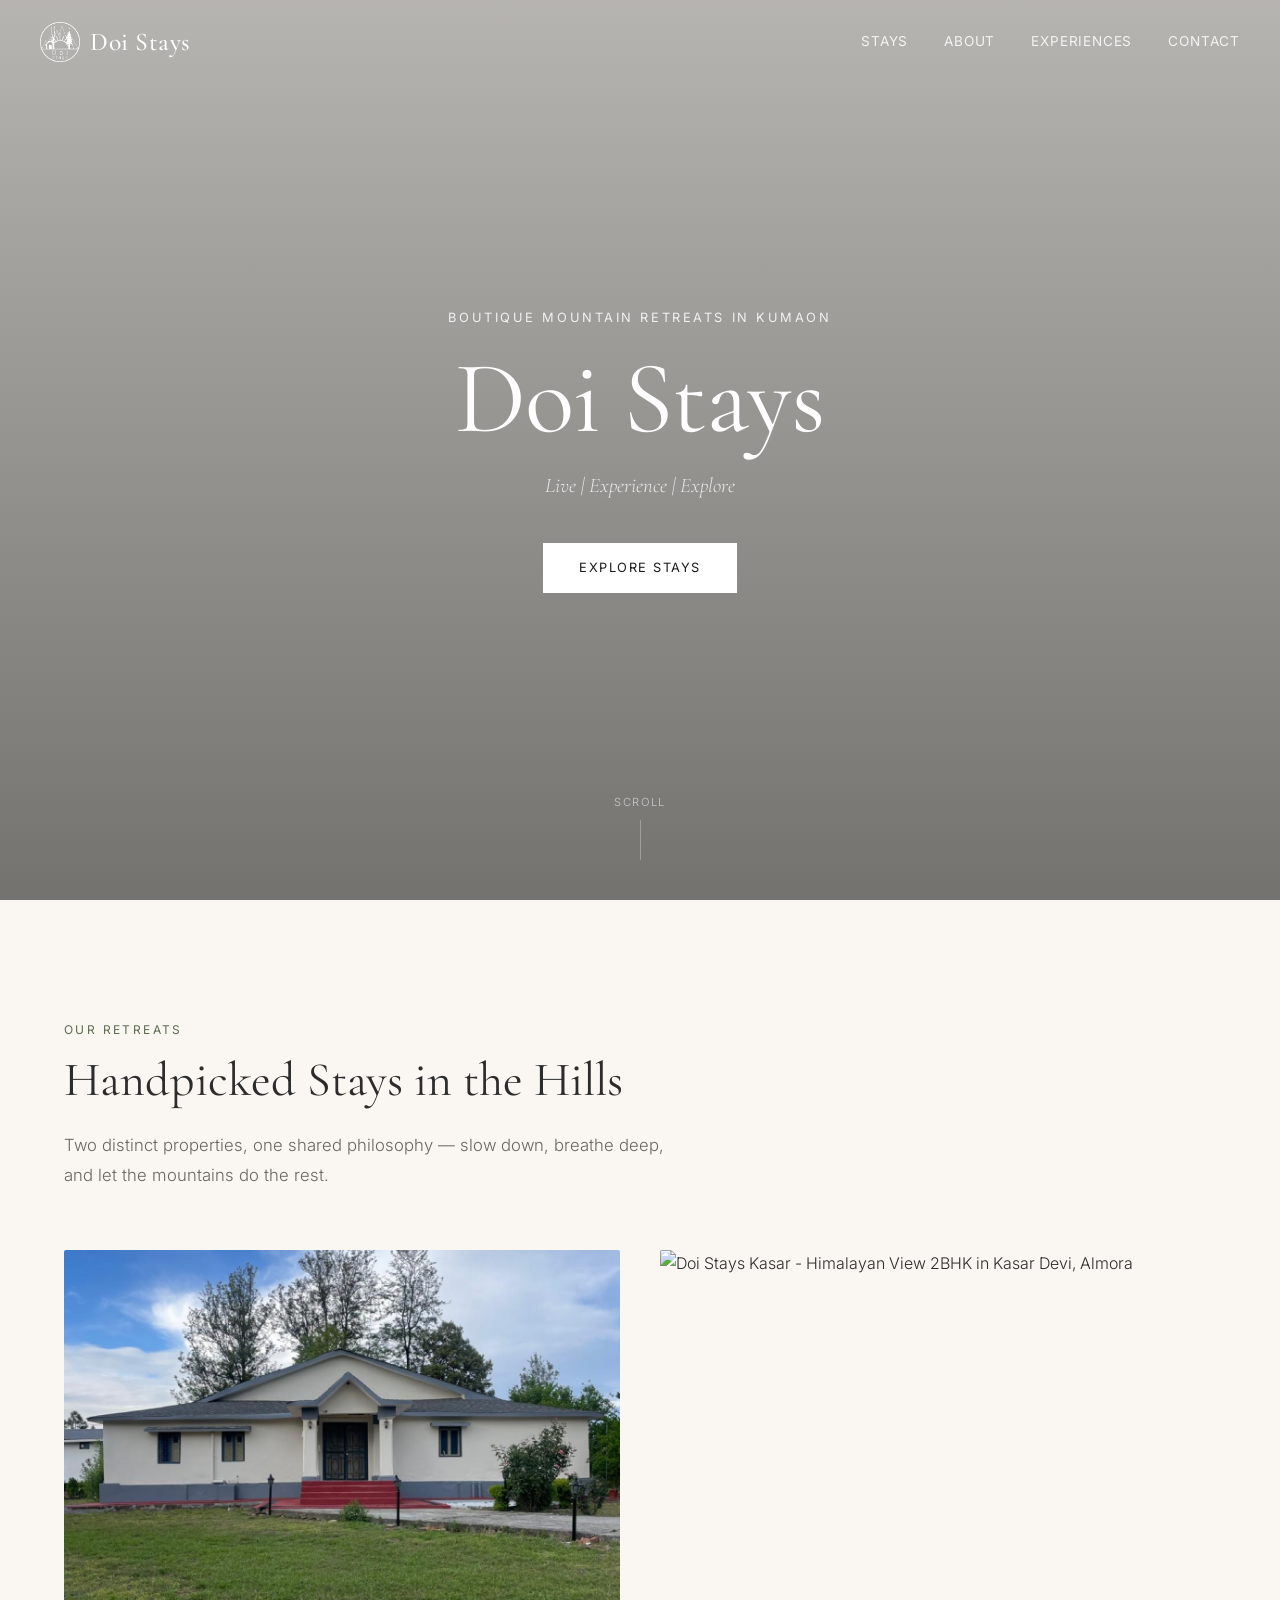
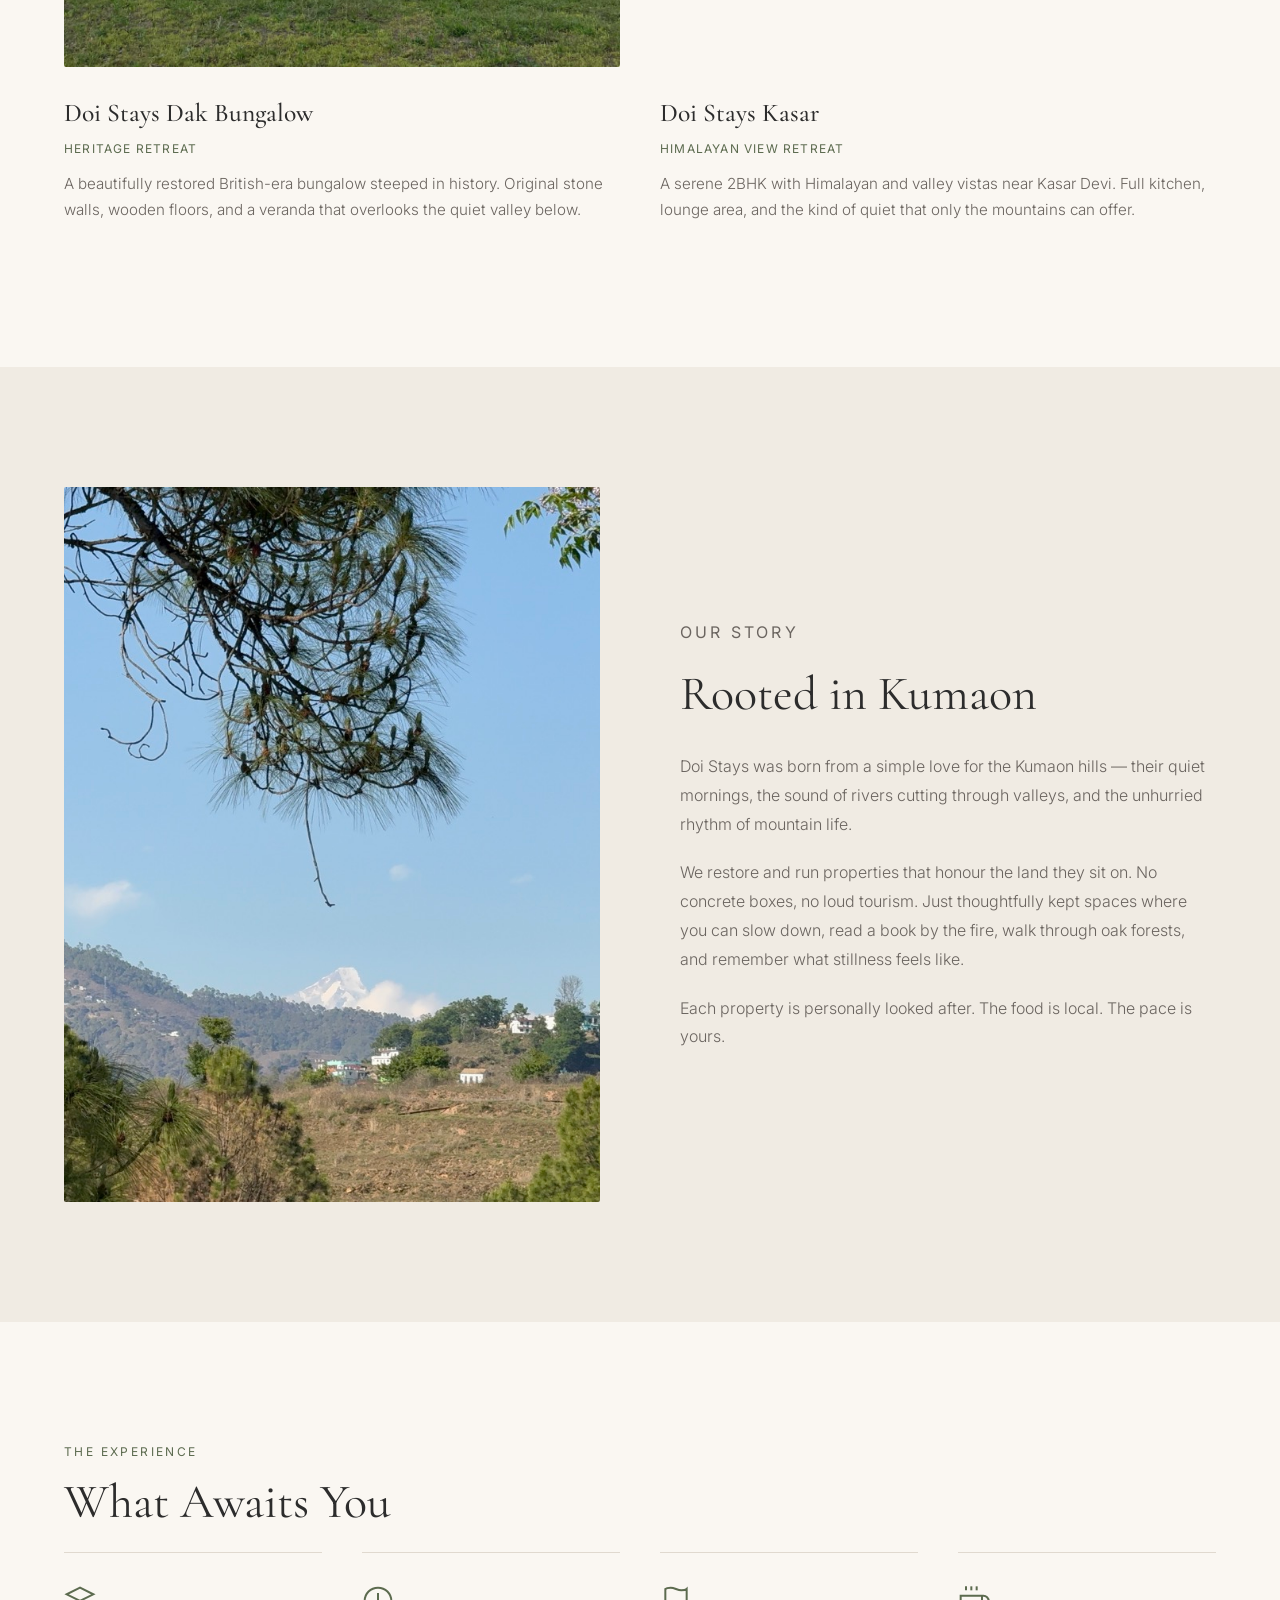
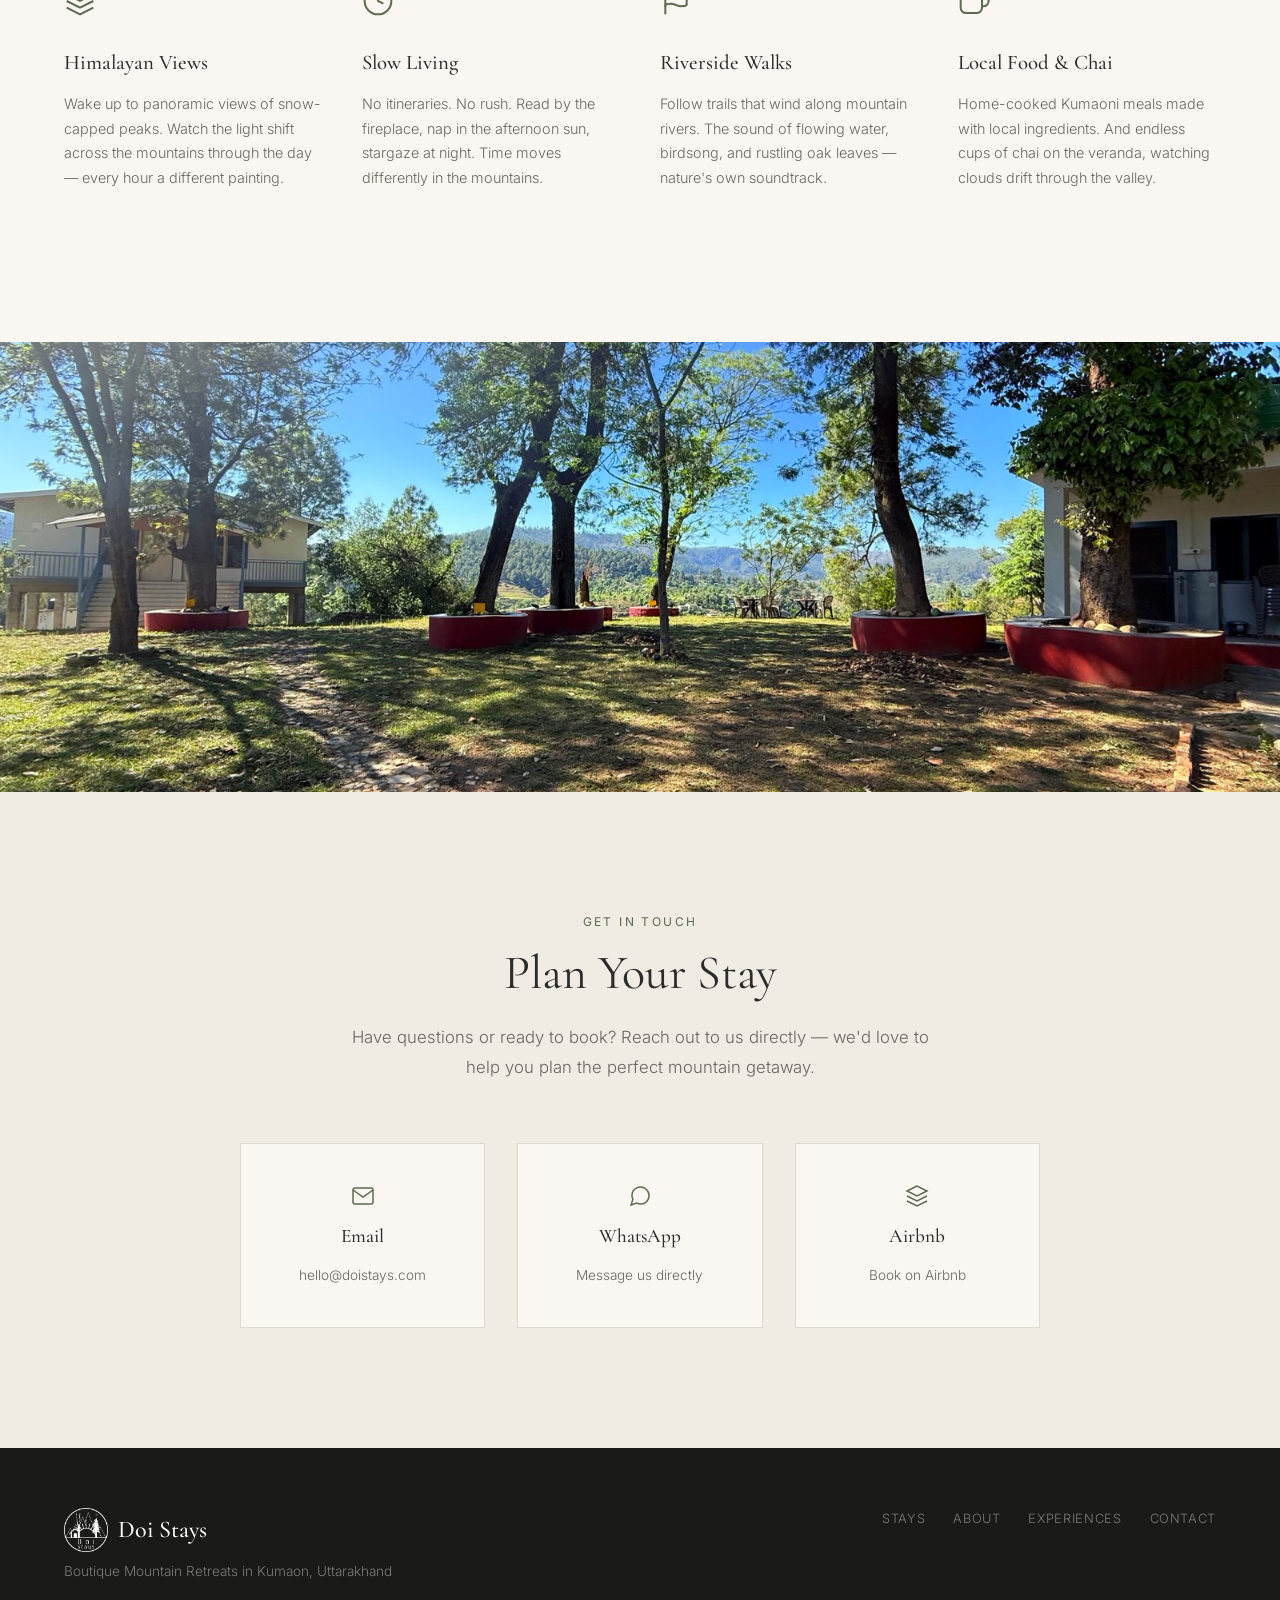
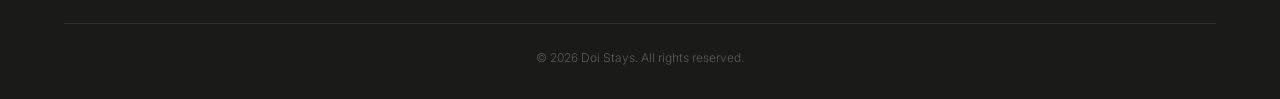
==== commit c432f47d: "Update index.html" ====
--- a/index.html
+++ b/index.html
@@ -8,14 +8,14 @@
   <link rel="preconnect" href="https://fonts.googleapis.com">
   <link rel="preconnect" href="https://fonts.gstatic.com" crossorigin>
   <link href="https://fonts.googleapis.com/css2?family=Cormorant+Garamond:ital,wght@0,400;0,500;0,600;1,400&family=Inter:wght@300;400;500&display=swap" rel="stylesheet">
-  <link rel="icon" type="image/svg+xml" href="logo.svg">
+  <link rel="icon" type="image/svg+xml" href="logo.png">
   <link rel="stylesheet" href="styles.css">
 </head>
 <body>
 
   <!-- Navigation -->
   <nav class="nav" id="nav">
-    <a href="#" class="nav-logo"><img src="logo.svg" alt="Doi Stays" class="nav-logo-img">Doi Stays</a>
+    <a href="#" class="nav-logo"><img src="logo.png" alt="Doi Stays" class="nav-logo-img">Doi Stays</a>
     <div class="nav-links">
       <a href="#properties">Stays</a>
       <a href="#about">About</a>
@@ -185,7 +185,7 @@
     <div class="container">
       <div class="footer-content">
         <div class="footer-brand">
-          <p class="footer-logo"><img src="logo.svg" alt="Doi Stays" class="footer-logo-img">Doi Stays</p>
+          <p class="footer-logo"><img src="logo.png" alt="Doi Stays" class="footer-logo-img">Doi Stays</p>
           <p class="footer-tagline">Boutique Mountain Retreats in Kumaon, Uttarakhand</p>
         </div>
         <div class="footer-links">
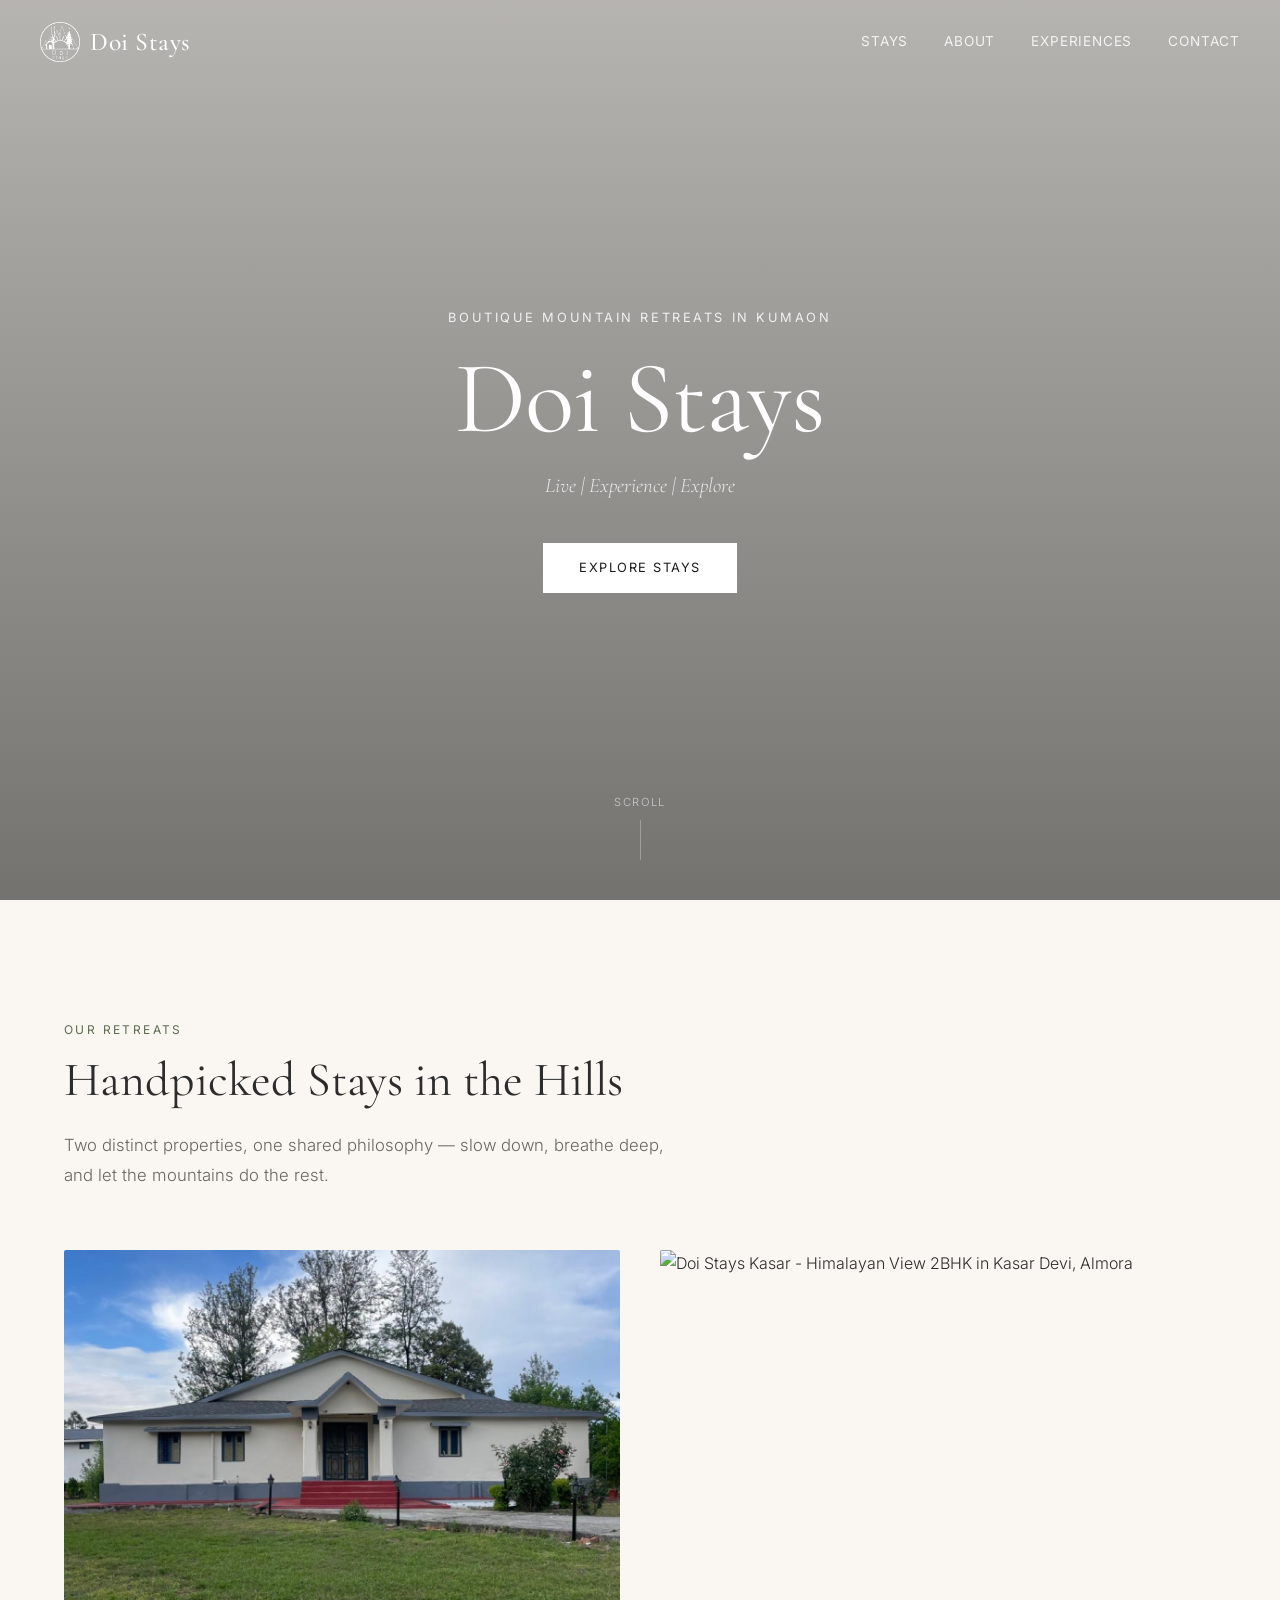
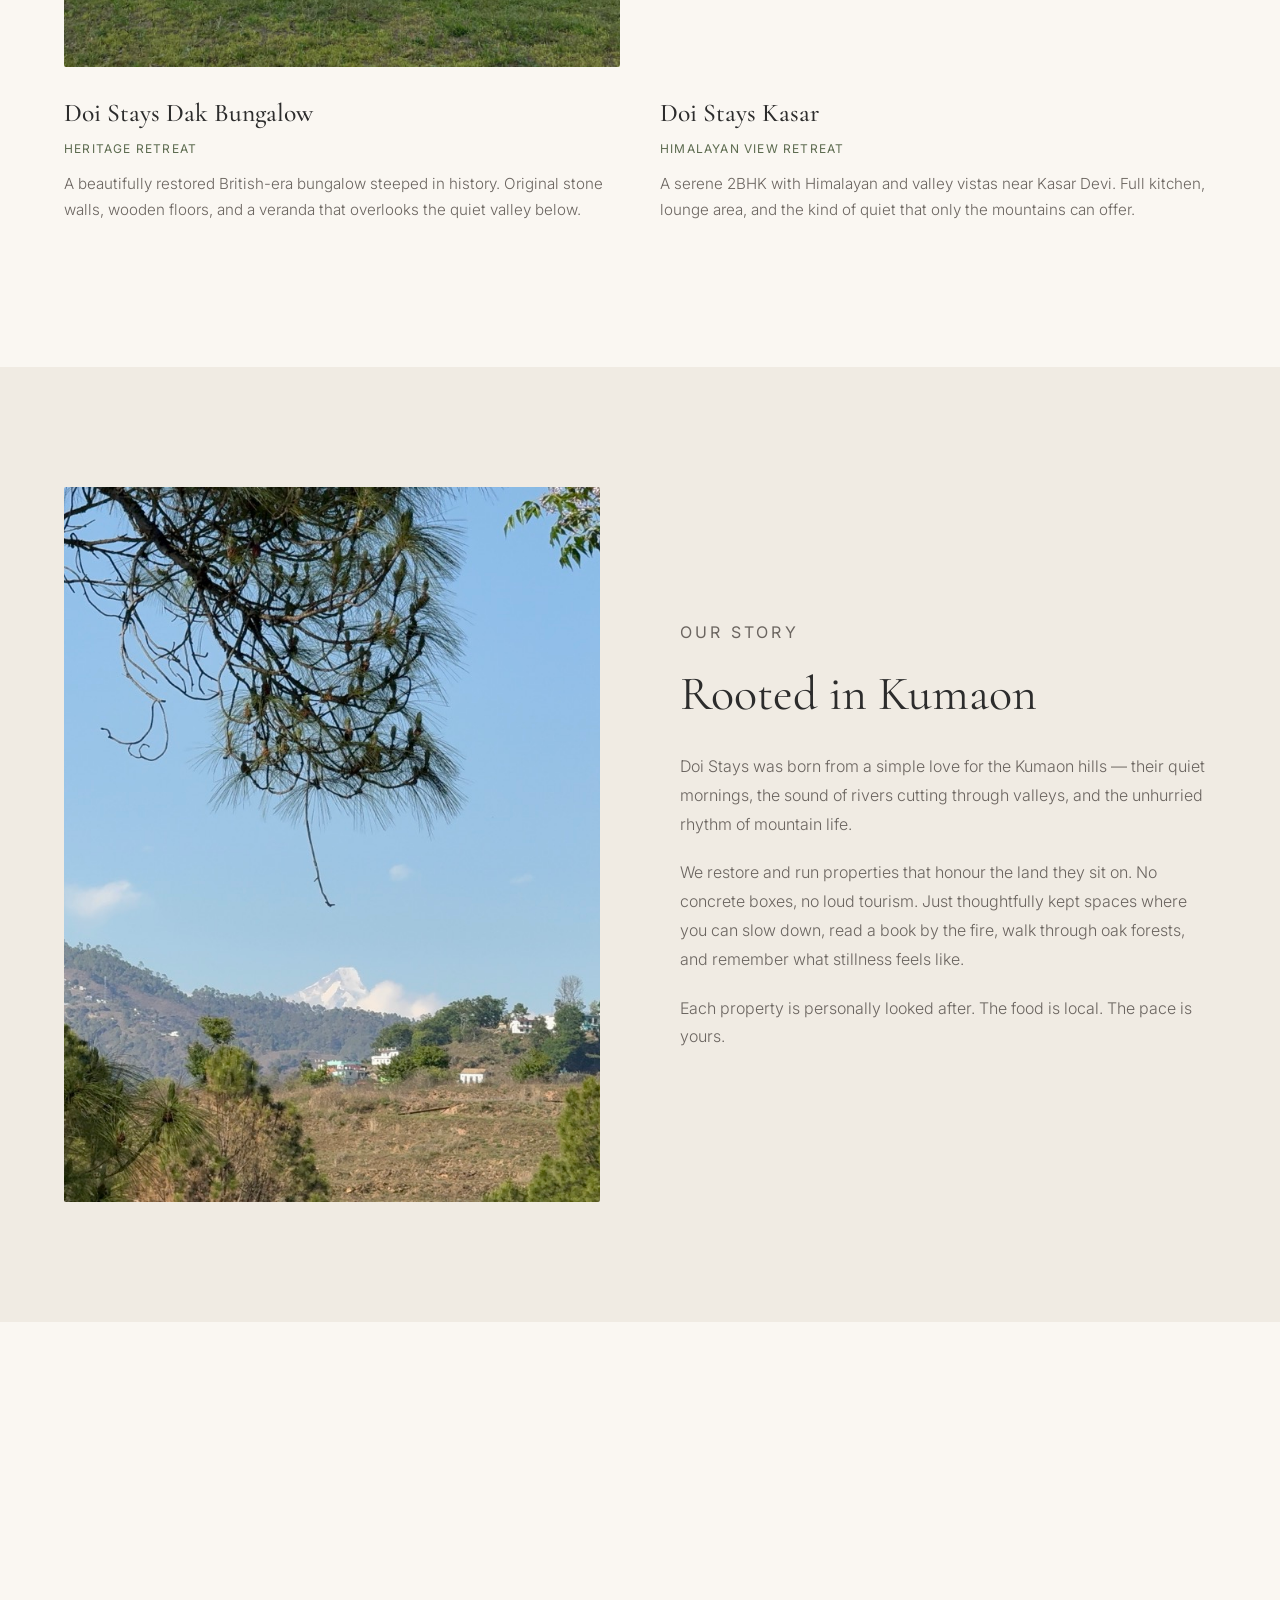
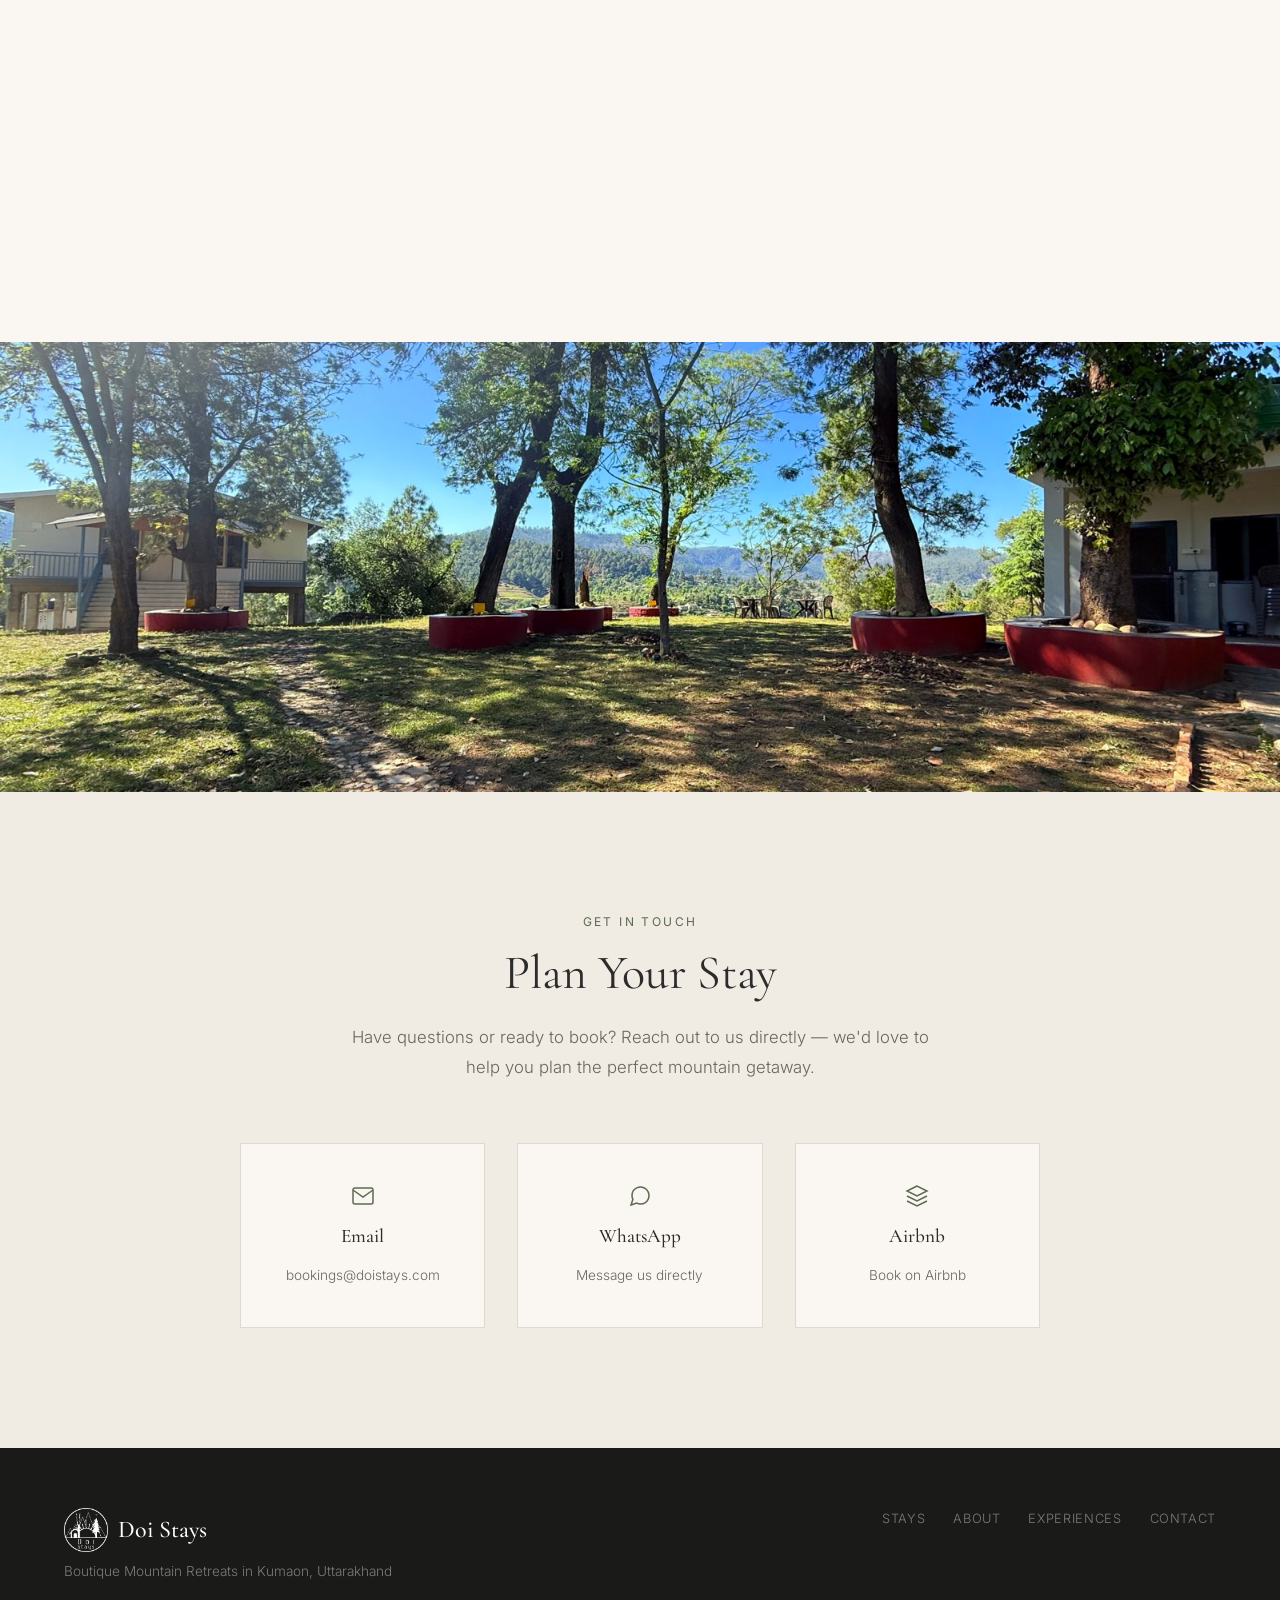
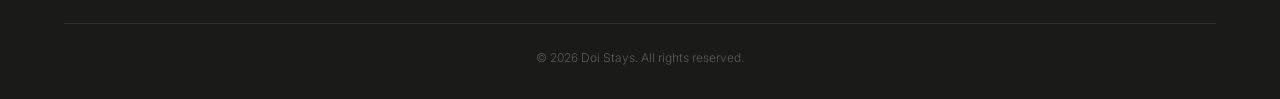
==== commit 737dd79c: "Update index.html" ====
--- a/index.html
+++ b/index.html
@@ -161,17 +161,17 @@
       <p class="section-desc">Have questions or ready to book? Reach out to us directly &mdash; we'd love to help you plan the perfect mountain getaway.</p>
 
       <div class="contact-grid">
-        <a href="mailto:hello@doistays.com" class="contact-card">
+        <a href="mailto:bookings@doistays.com" class="contact-card">
           <svg width="24" height="24" viewBox="0 0 24 24" fill="none" stroke="currentColor" stroke-width="1.5"><path d="M4 4h16c1.1 0 2 .9 2 2v12c0 1.1-.9 2-2 2H4c-1.1 0-2-.9-2-2V6c0-1.1.9-2 2-2z"/><polyline points="22,6 12,13 2,6"/></svg>
           <h3>Email</h3>
-          <p>hello@doistays.com</p>
+          <p>bookings@doistays.com</p>
         </a>
         <a href="https://wa.me/919286382484" target="_blank" rel="noopener" class="contact-card">
           <svg width="24" height="24" viewBox="0 0 24 24" fill="none" stroke="currentColor" stroke-width="1.5"><path d="M21 11.5a8.38 8.38 0 01-.9 3.8 8.5 8.5 0 01-7.6 4.7 8.38 8.38 0 01-3.8-.9L3 21l1.9-5.7a8.38 8.38 0 01-.9-3.8 8.5 8.5 0 014.7-7.6 8.38 8.38 0 013.8-.9h.5a8.48 8.48 0 018 8v.5z"/></svg>
           <h3>WhatsApp</h3>
           <p>Message us directly</p>
         </a>
-        <a href="#" target="_blank" rel="noopener" class="contact-card">
+        <a href="https://www.airbnb.co.in/users/profile/1463605870879007986" target="_blank" rel="noopener" class="contact-card">
           <svg width="24" height="24" viewBox="0 0 24 24" fill="none" stroke="currentColor" stroke-width="1.5"><path d="M12 2L2 7l10 5 10-5-10-5z"/><path d="M2 17l10 5 10-5"/><path d="M2 12l10 5 10-5"/></svg>
           <h3>Airbnb</h3>
           <p>Book on Airbnb</p>
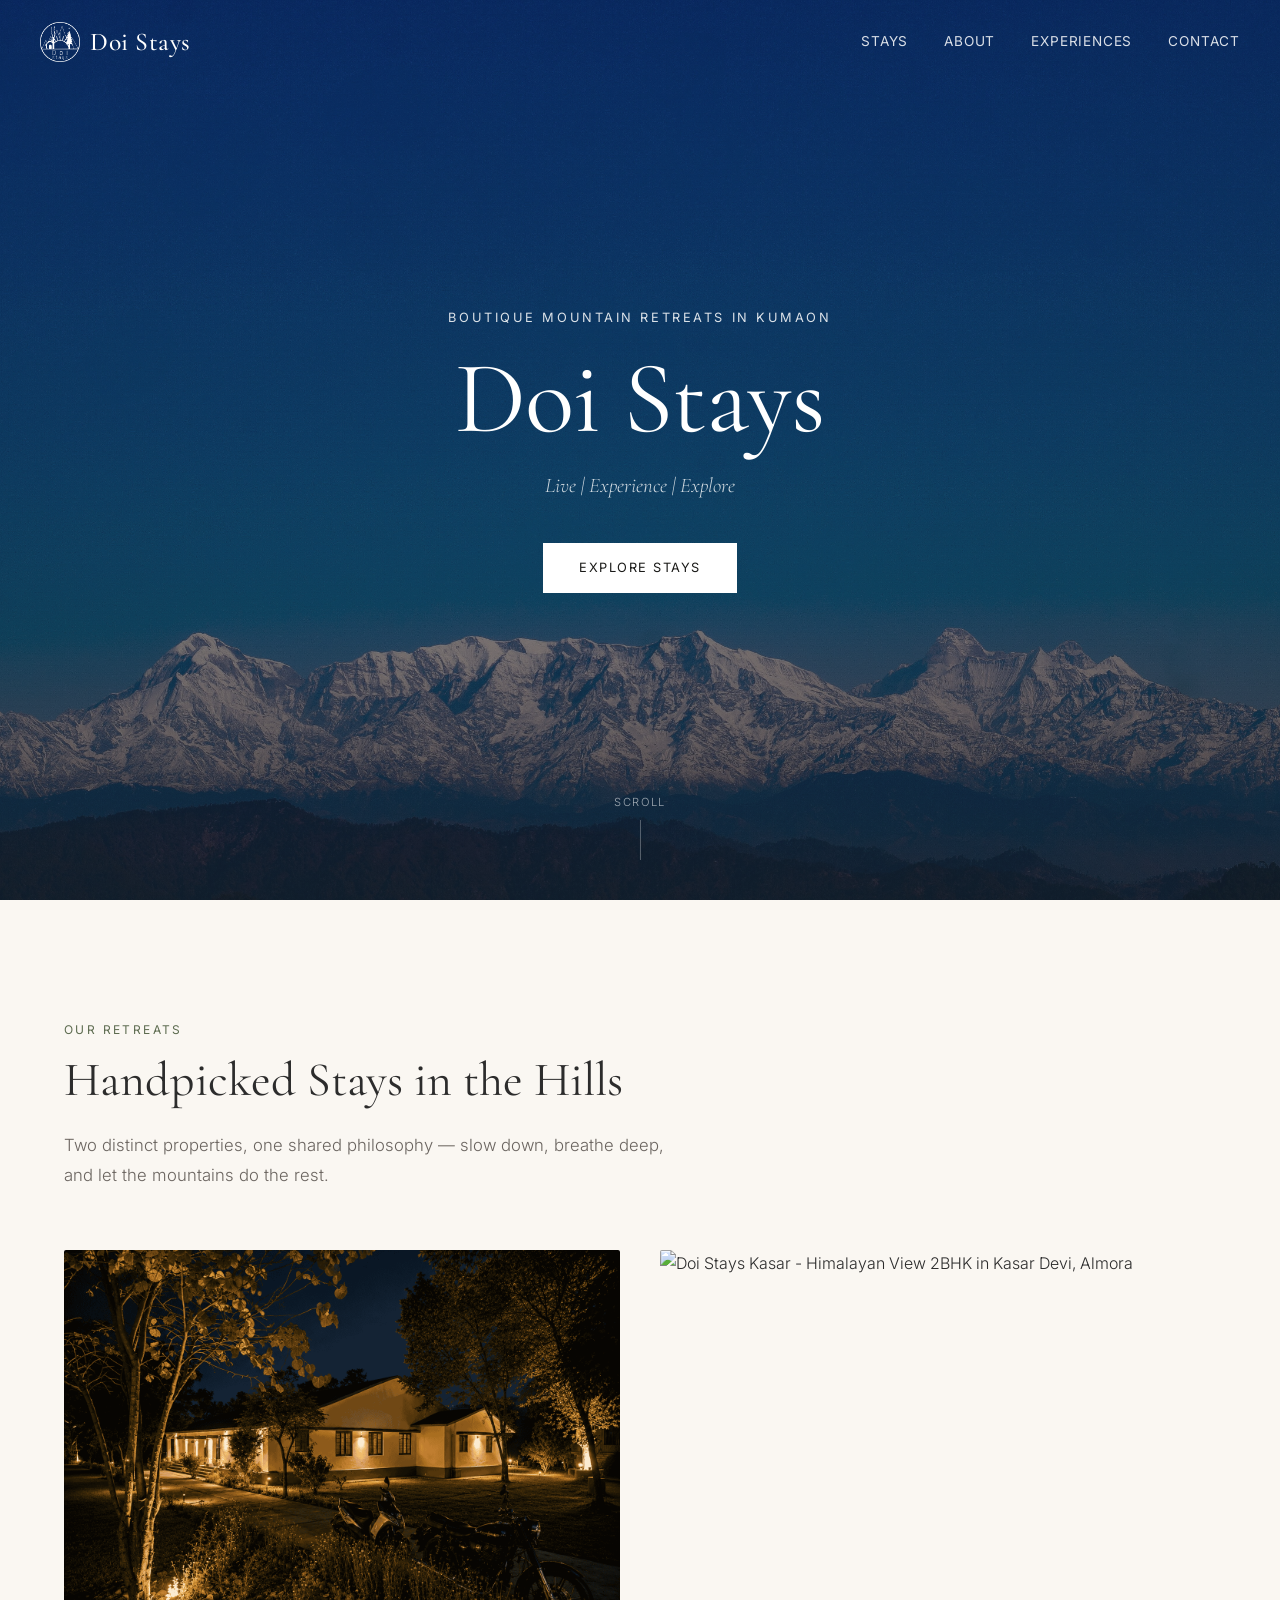
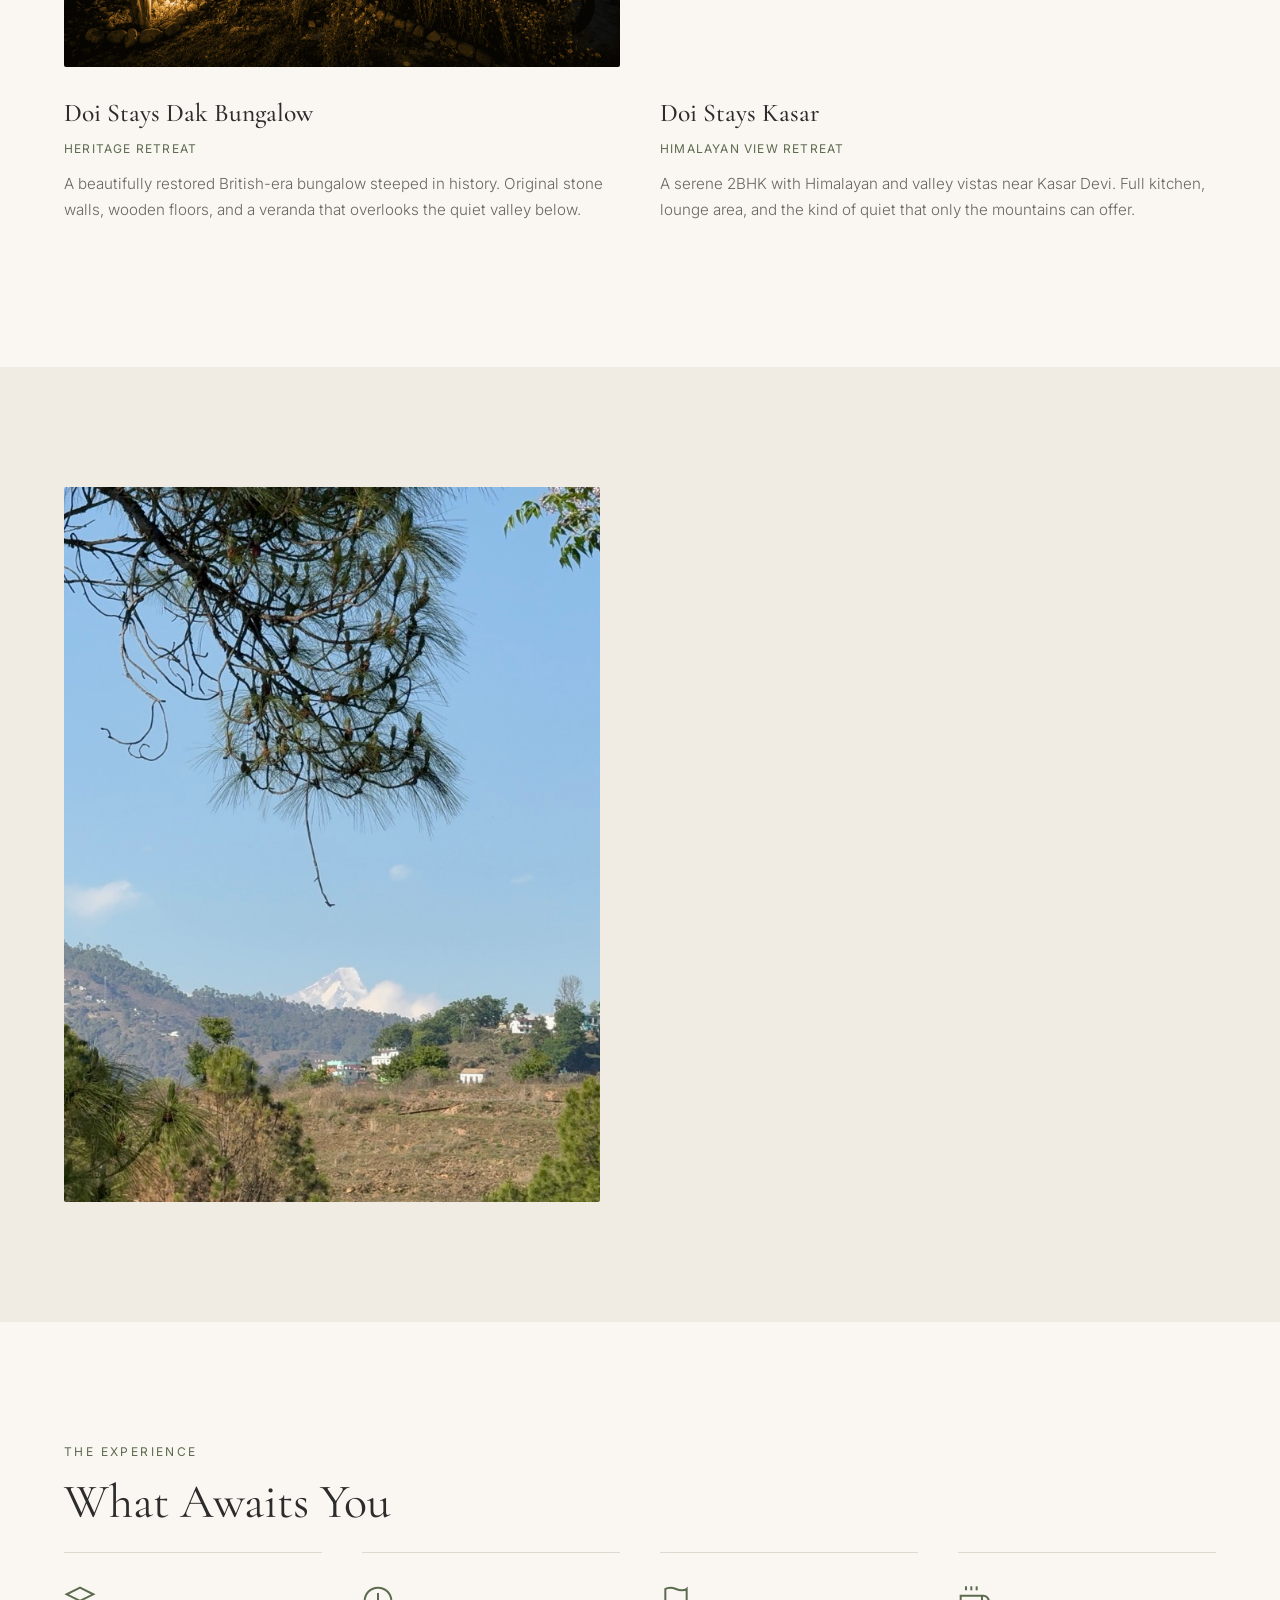
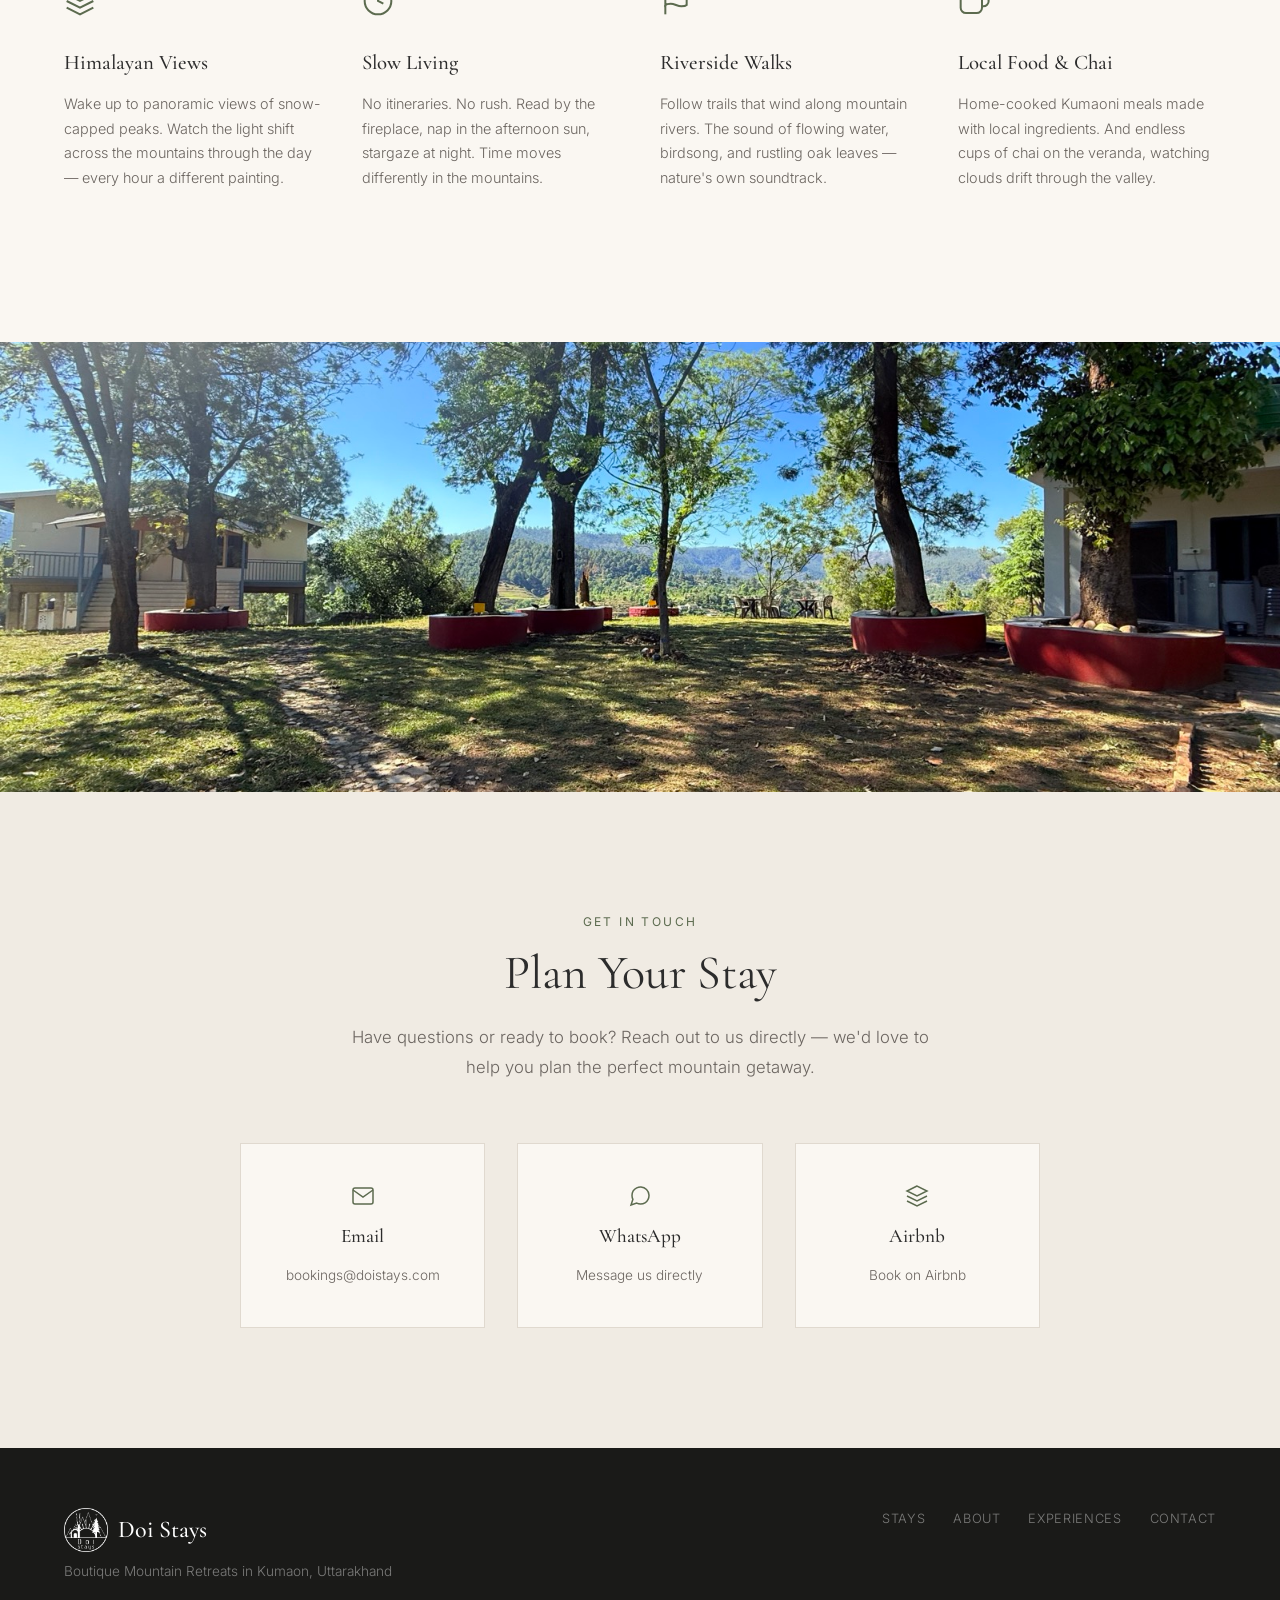
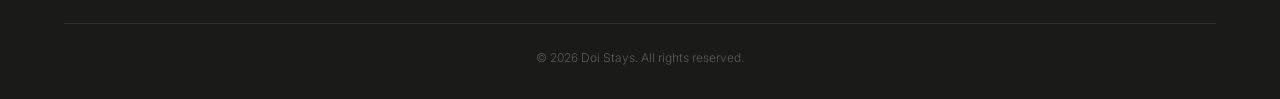
==== commit 8e5da3b6: "fixed image size" ====
--- a/index.html
+++ b/index.html
@@ -61,7 +61,7 @@
         <!-- Property 1: Dak Bungalow -->
         <a href="dak-bungalow.html" class="property-card">
           <div class="property-image">
-            <img src="images-dak-bungalow/IMG-20260411-WA0008.jpg" alt="Doi Stays Dak Bungalow - Heritage British-era bungalow in Kumaon">
+            <img src="images-dak-bungalow/IMG_2955.png" alt="Doi Stays Dak Bungalow - Heritage British-era bungalow in Kumaon">
             <div class="property-image-overlay">
               <span class="property-cta">View &amp; Book Now &rarr;</span>
             </div>
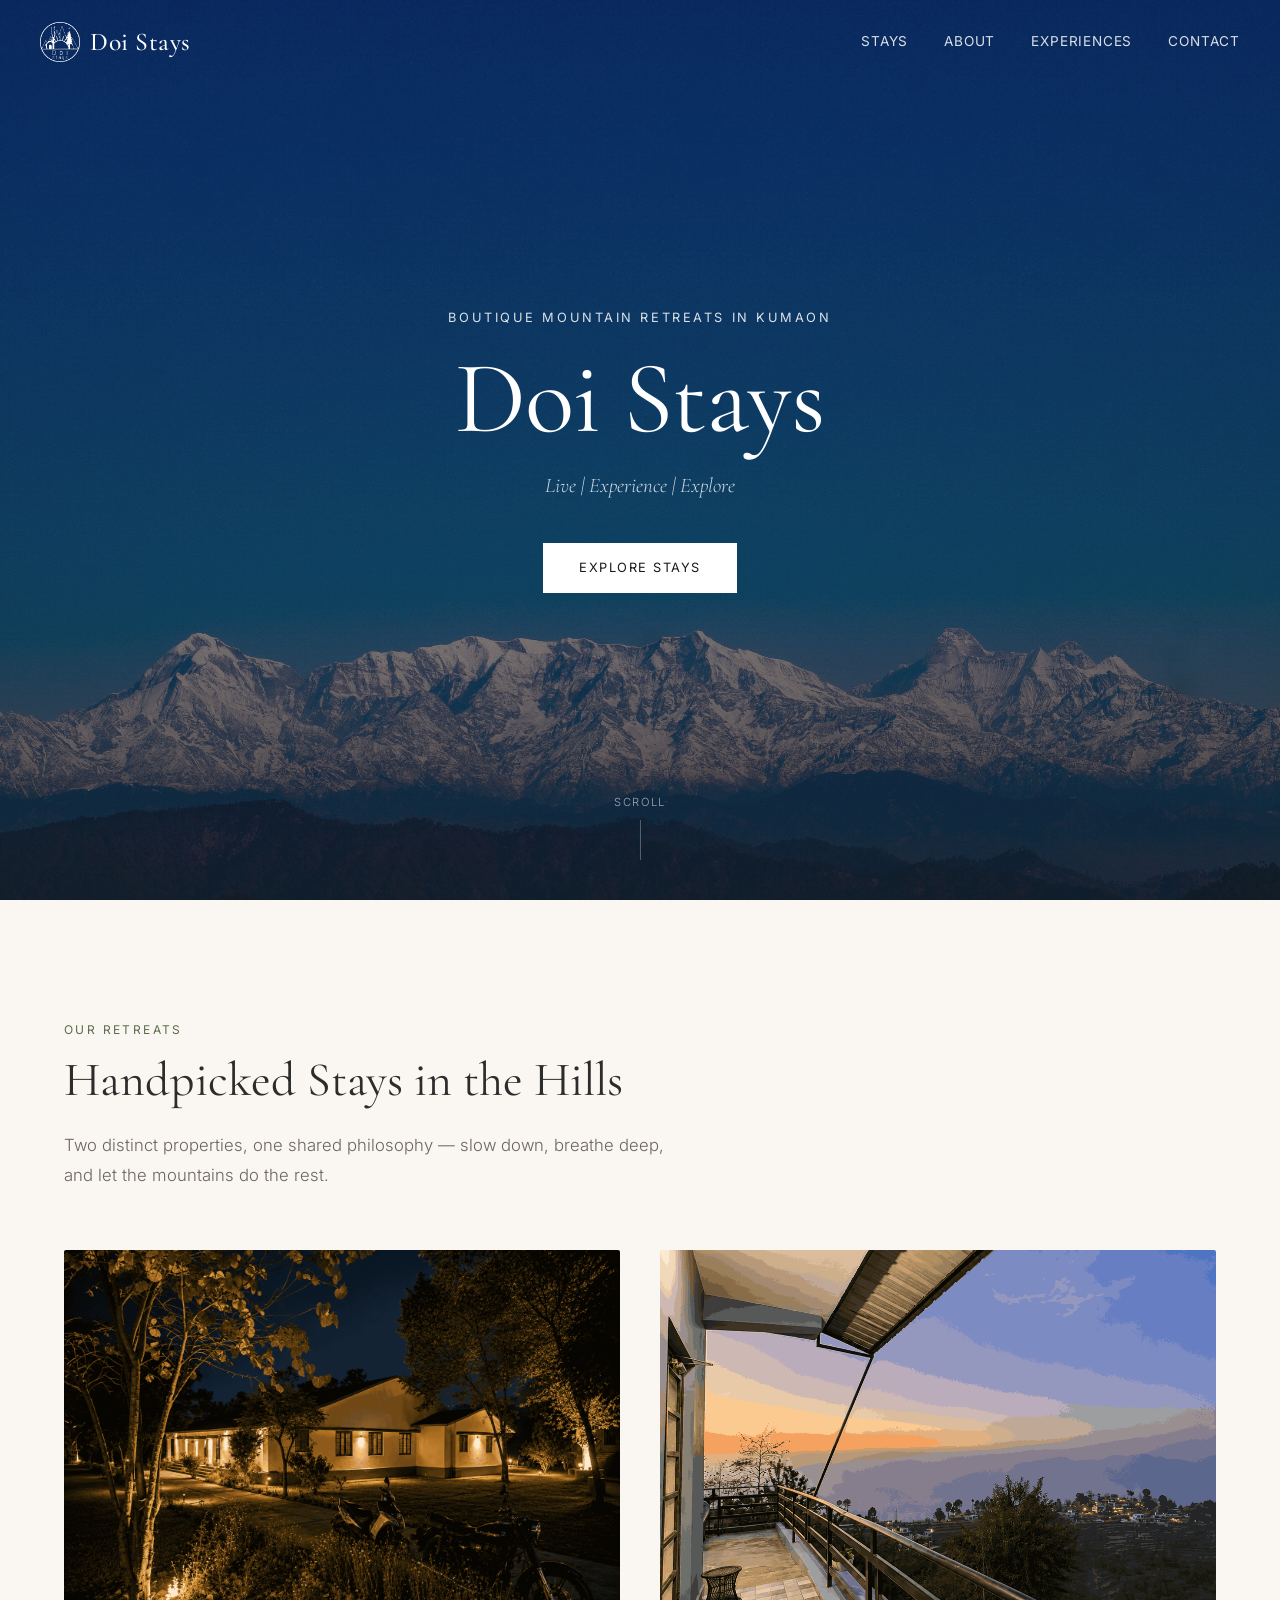
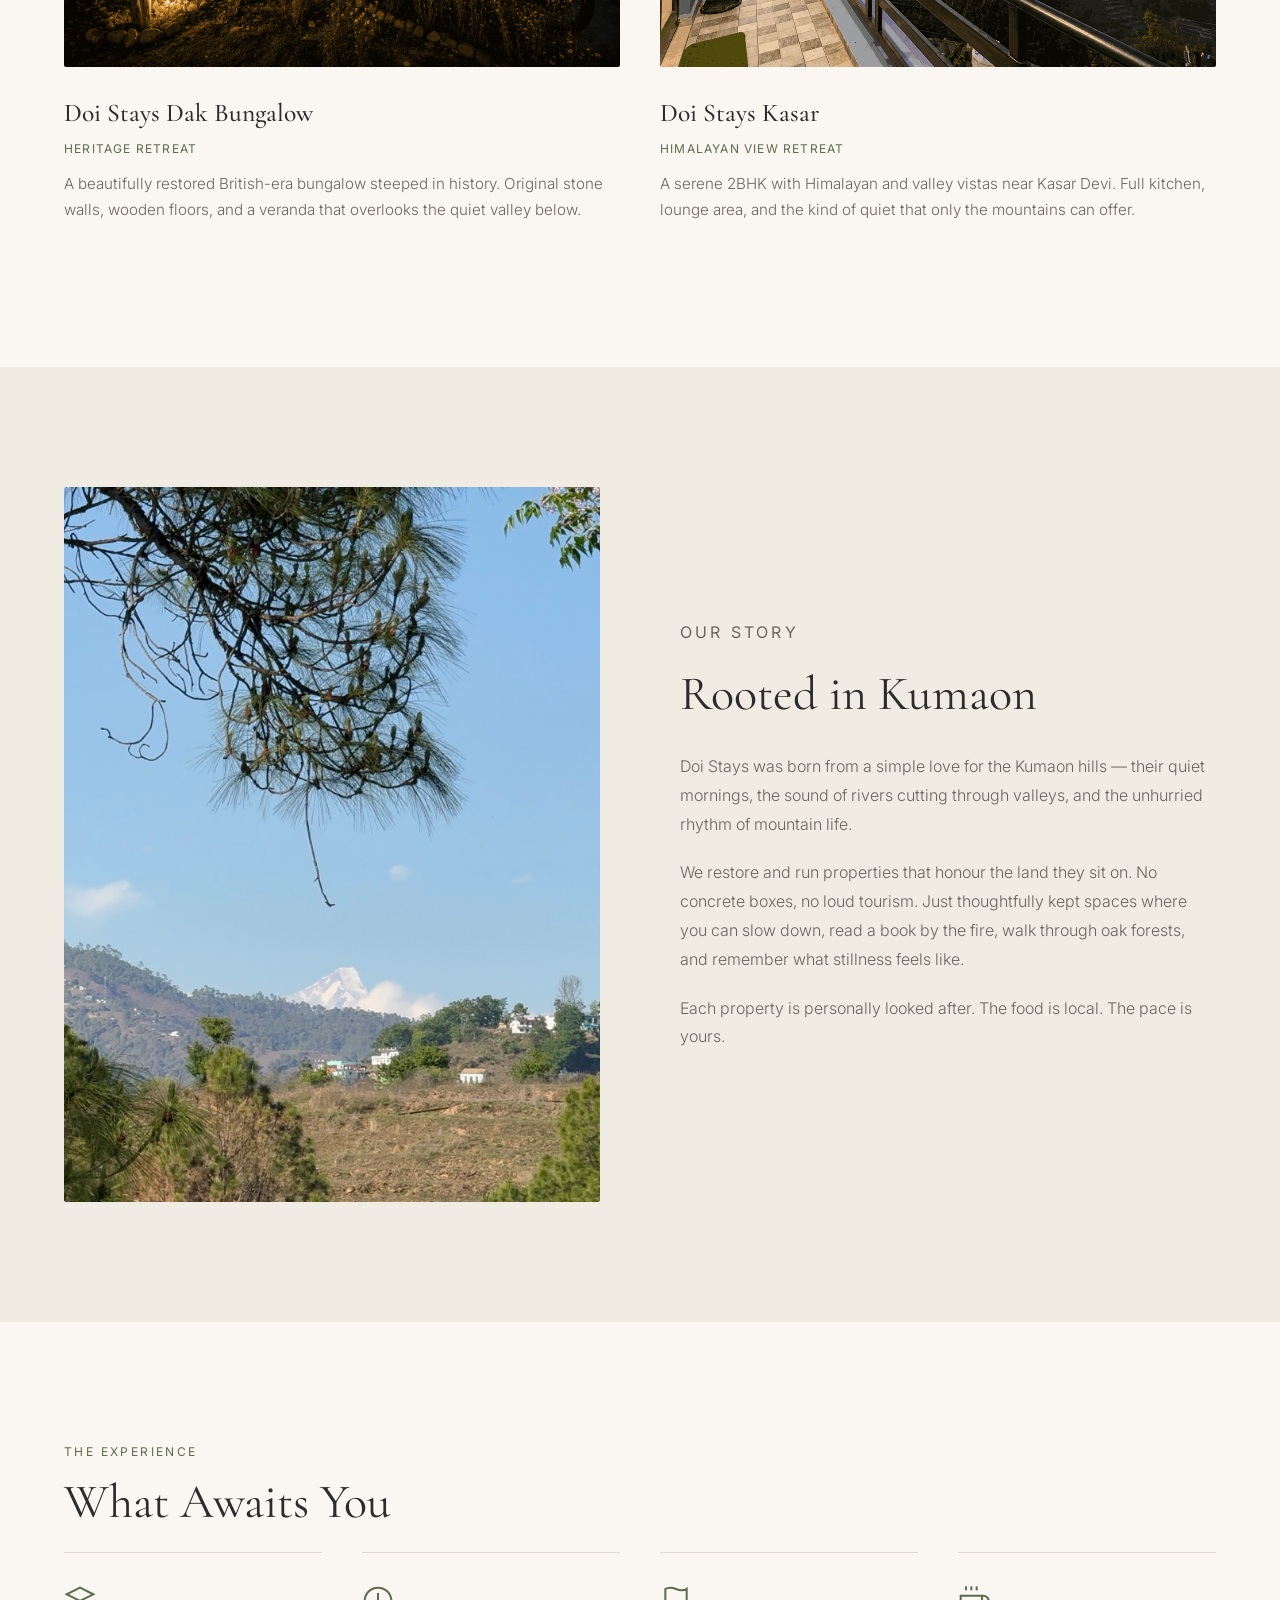
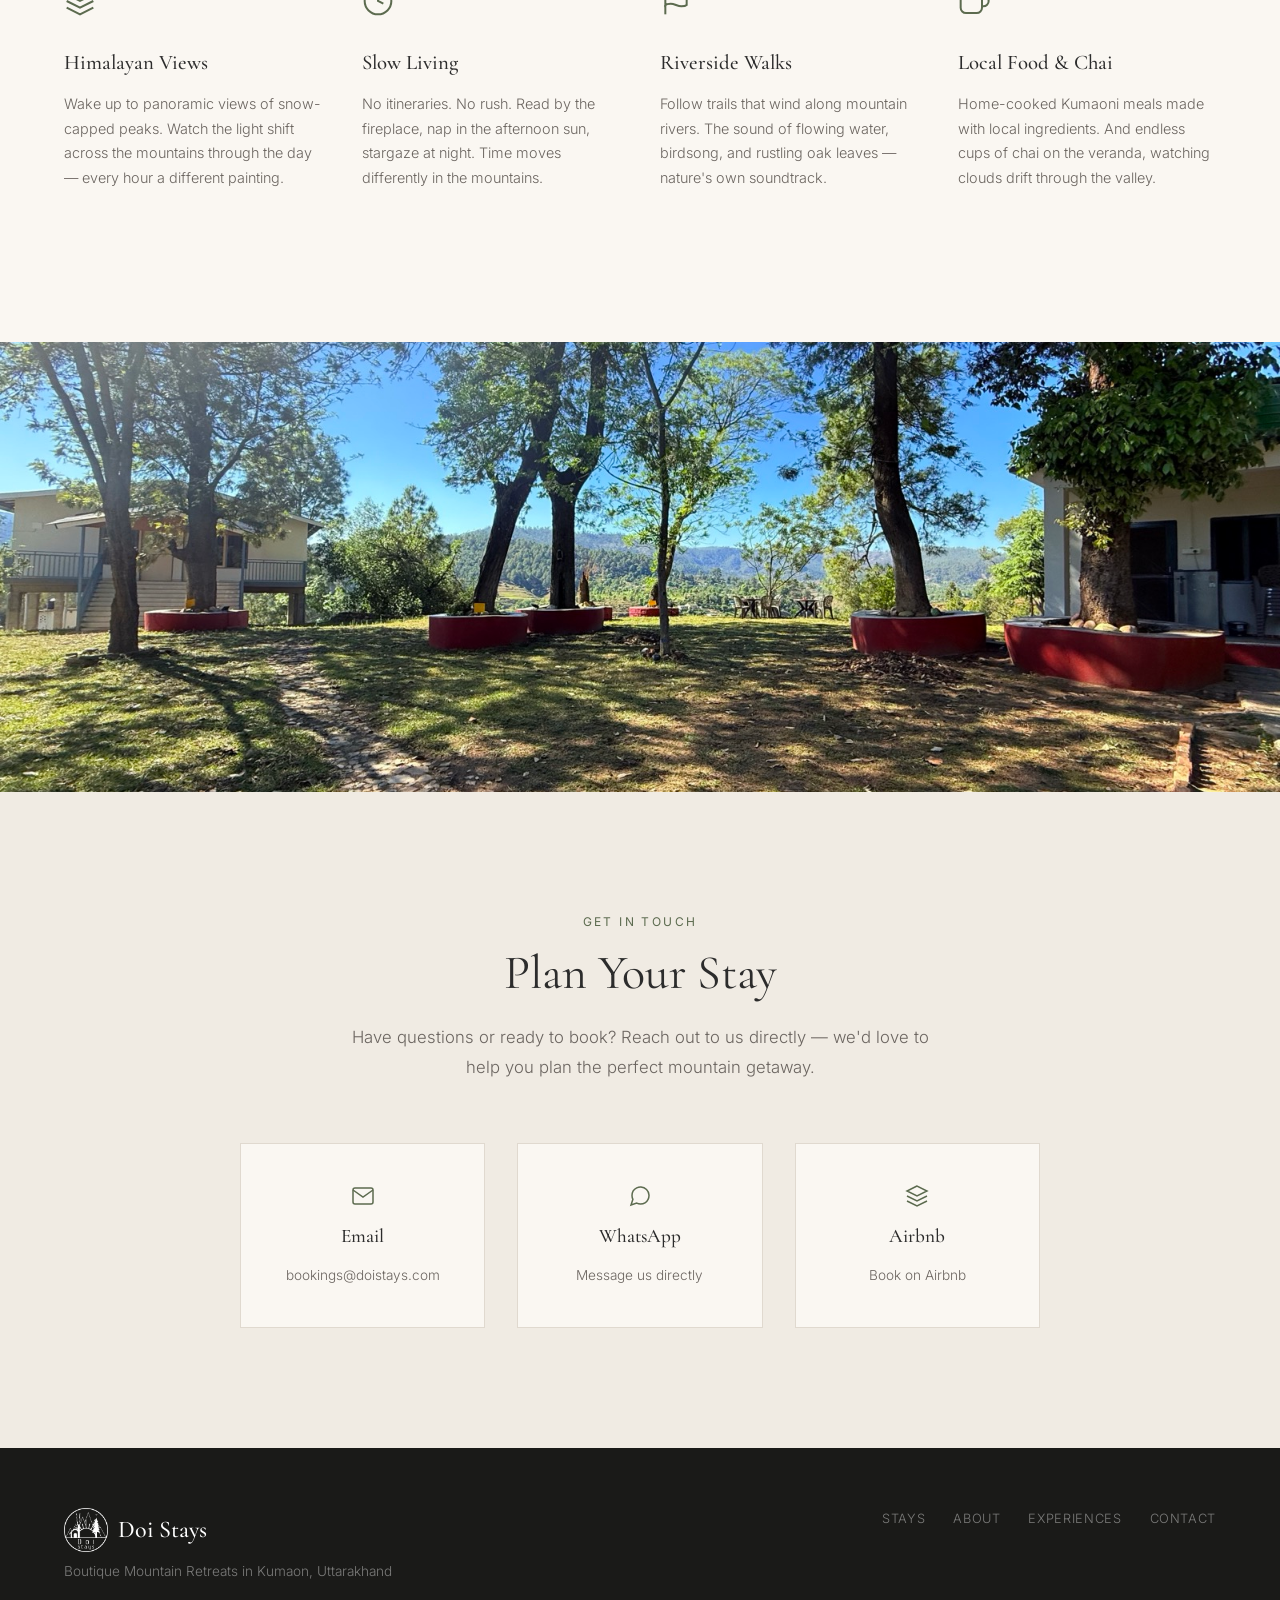
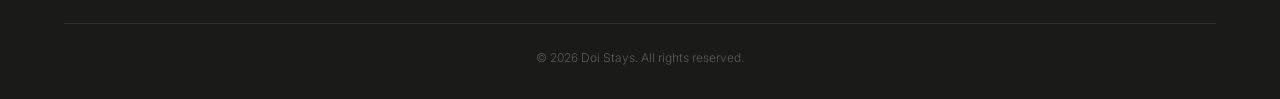
==== commit 53a125ed: "updated kasar images" ====
--- a/index.html
+++ b/index.html
@@ -76,7 +76,7 @@
         <!-- Property 2: Kasar -->
         <a href="kasar.html" class="property-card">
           <div class="property-image">
-            <img src="https://a0.muscache.com/im/pictures/hosting/Hosting-1657061352546002101/original/9f8067c5-8eb2-4221-9ca2-d479cc8285e8.jpeg" alt="Doi Stays Kasar - Himalayan View 2BHK in Kasar Devi, Almora">
+            <img src="images-kasar/IMG_3220_1_11zon.png" alt="Doi Stays Kasar - Himalayan View 2BHK in Kasar Devi, Almora">
             <div class="property-image-overlay">
               <span class="property-cta">View &amp; Book Now &rarr;</span>
             </div>
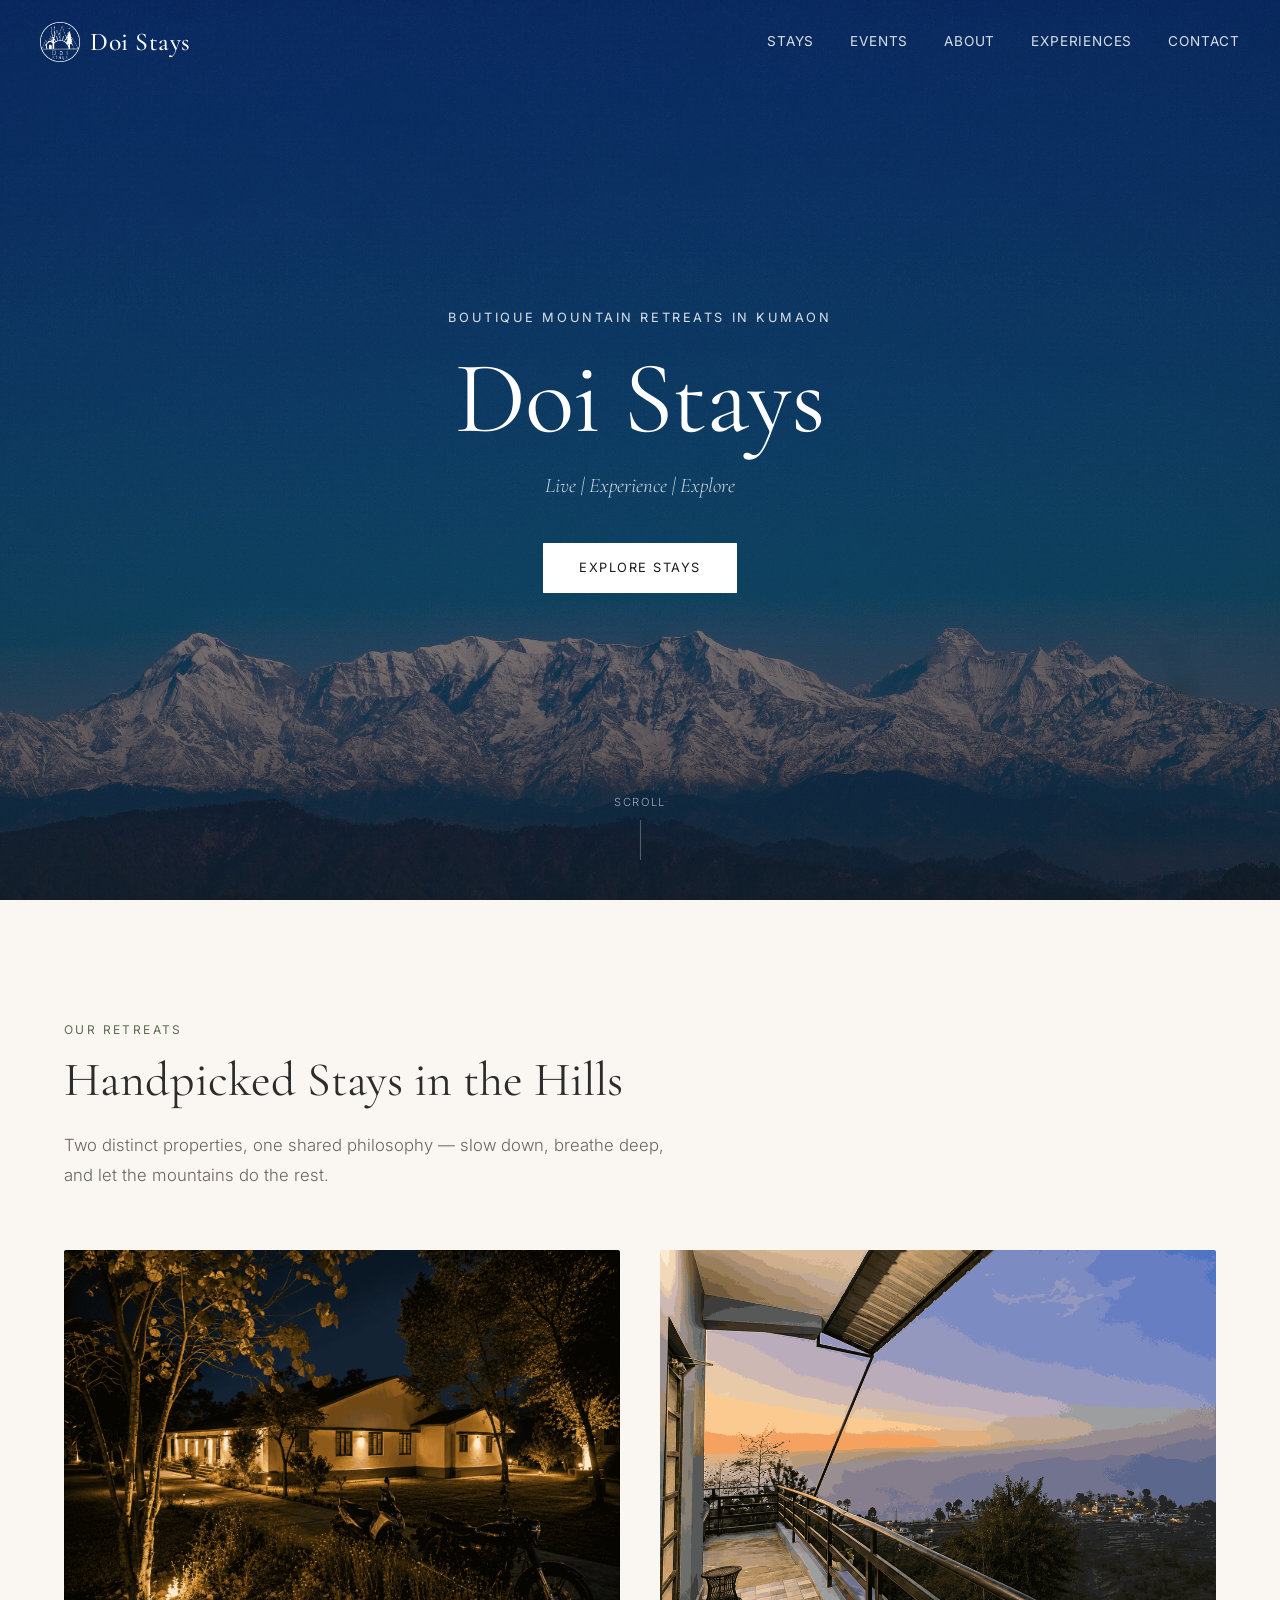
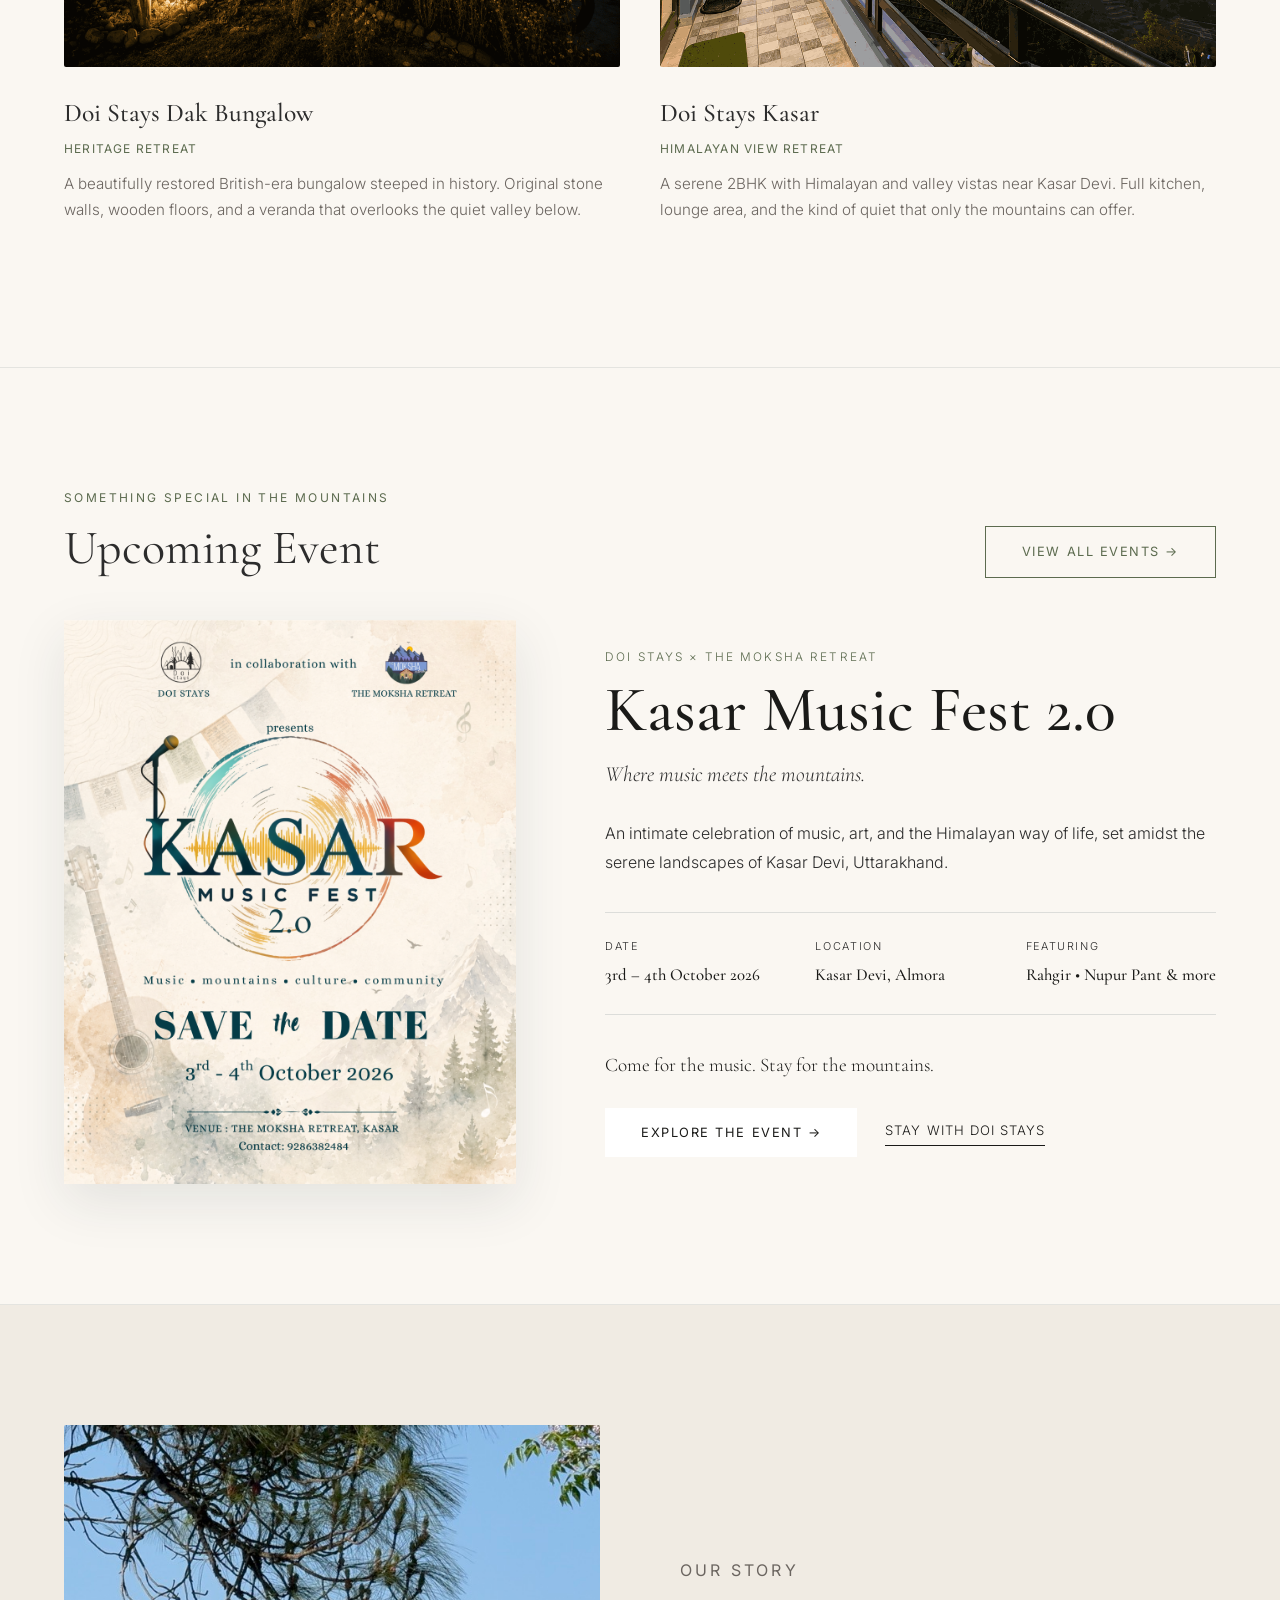
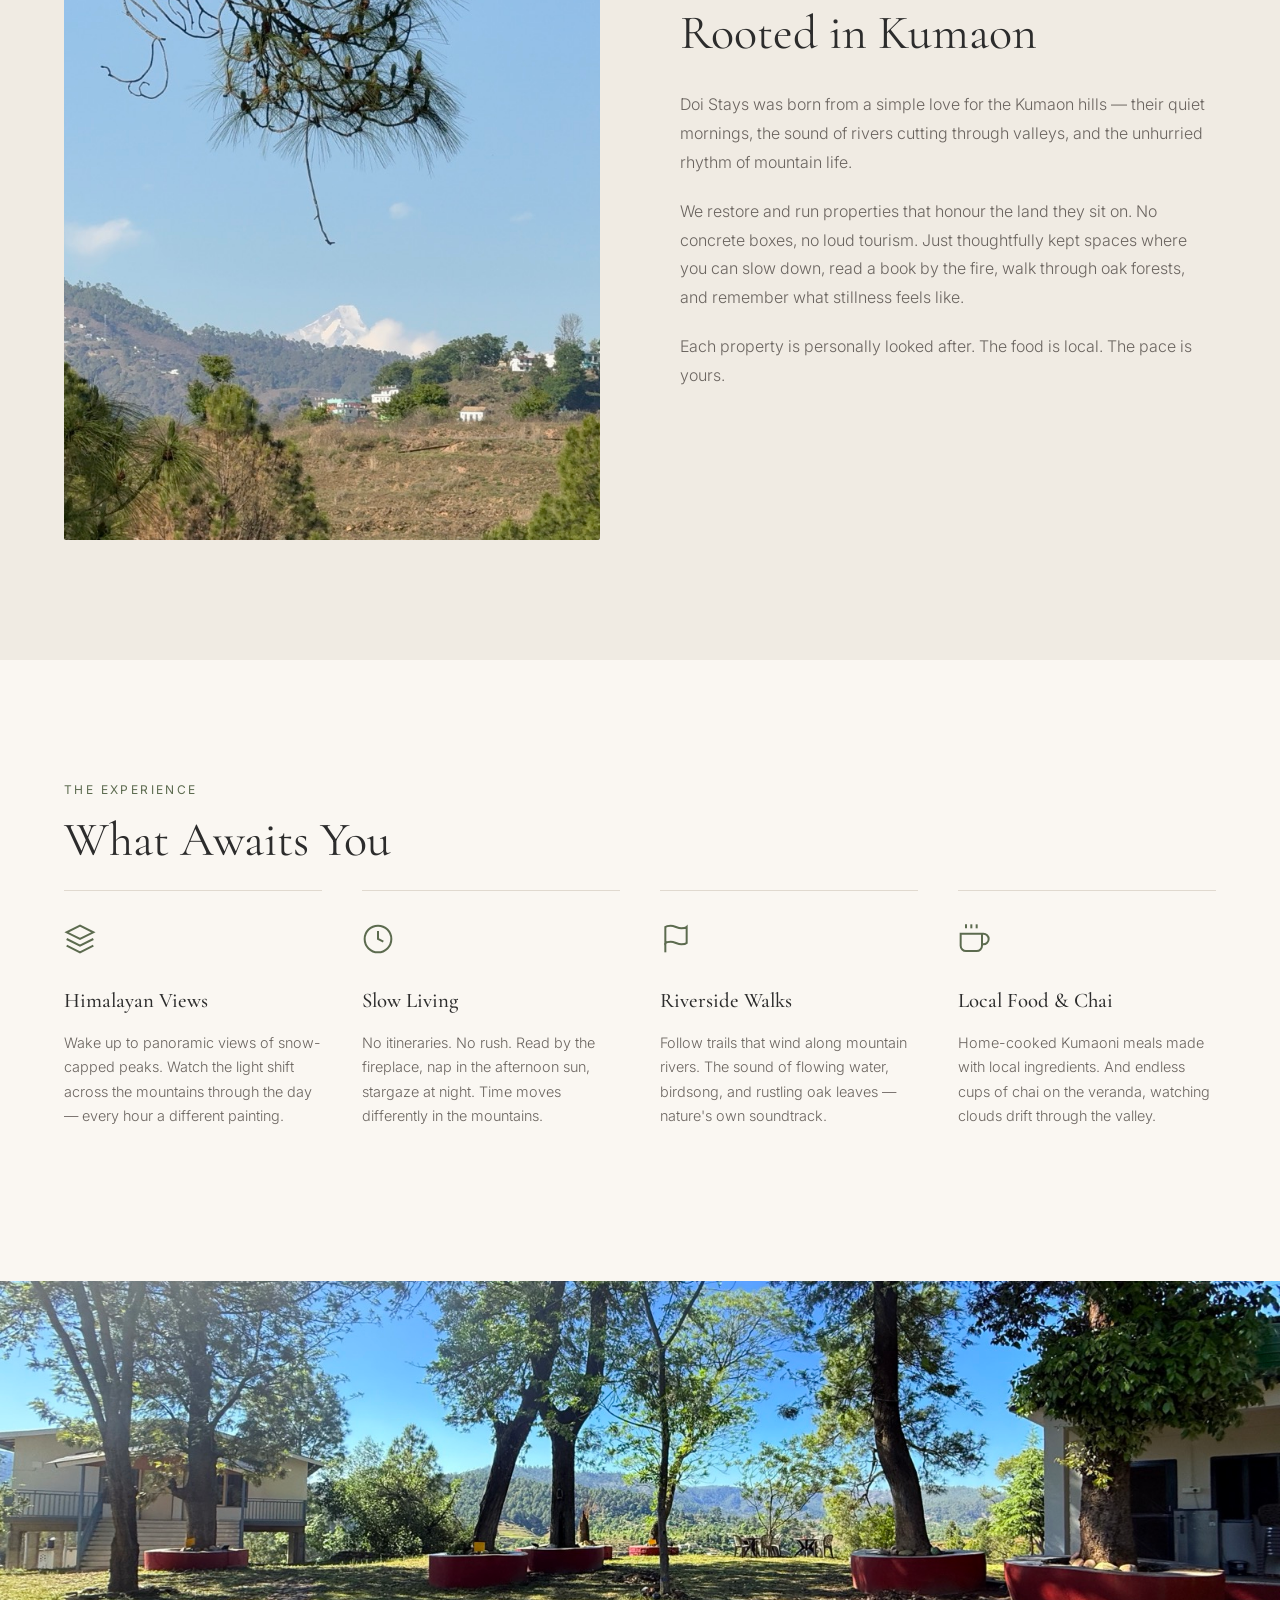
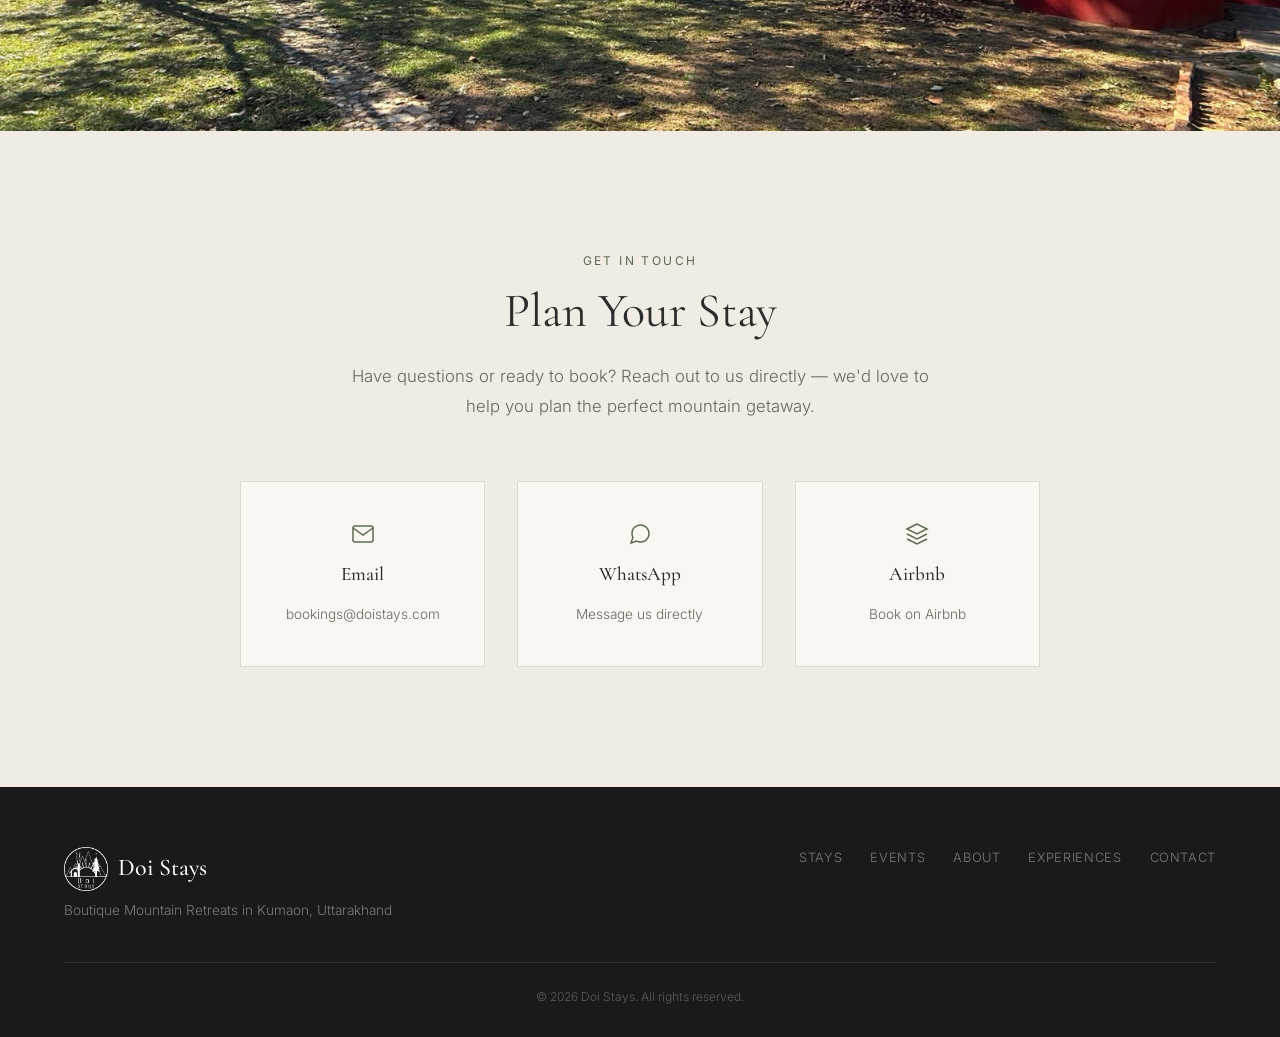
==== commit ac52994c: "added events page" ====
--- a/index.html
+++ b/index.html
@@ -10,6 +10,164 @@
   <link href="https://fonts.googleapis.com/css2?family=Cormorant+Garamond:ital,wght@0,400;0,500;0,600;1,400&family=Inter:wght@300;400;500&display=swap" rel="stylesheet">
   <link rel="icon" type="image/svg+xml" href="logo.png">
   <link rel="stylesheet" href="styles.css">
+
+  <style>
+    /* Featured Events — homepage extension */
+    .featured-event {
+      background: var(--color-cream);
+      border-top: 1px solid rgba(36, 66, 70, 0.10);
+      border-bottom: 1px solid rgba(36, 66, 70, 0.10);
+    }
+
+    .featured-event-heading {
+      display: flex;
+      justify-content: space-between;
+      align-items: flex-end;
+      gap: 32px;
+      margin-bottom: 42px;
+    }
+
+    .featured-event-heading .section-title {
+      margin-bottom: 0;
+    }
+
+    .featured-event-grid {
+      display: grid;
+      grid-template-columns: minmax(280px, 0.85fr) minmax(320px, 1.15fr);
+      gap: clamp(42px, 7vw, 90px);
+      align-items: center;
+    }
+
+    .featured-event-poster {
+      display: block;
+      overflow: hidden;
+      background: #eee8dc;
+      box-shadow: 0 18px 50px rgba(31, 51, 54, 0.10);
+    }
+
+    .featured-event-poster img {
+      display: block;
+      width: 100%;
+      height: auto;
+      transition: transform 0.6s ease;
+    }
+
+    .featured-event-poster:hover img {
+      transform: scale(1.025);
+    }
+
+    .featured-event-kicker {
+      margin: 0 0 12px;
+      color: var(--color-accent);
+      font-size: 0.74rem;
+      letter-spacing: 0.18em;
+      text-transform: uppercase;
+    }
+
+    .featured-event-content h2 {
+      margin: 0;
+      font-family: var(--font-heading);
+      font-size: clamp(2.5rem, 5vw, 4.25rem);
+      line-height: 0.98;
+      font-weight: 500;
+      color: var(--color-dark);
+    }
+
+    .featured-event-tagline {
+      margin: 14px 0 26px;
+      font-family: var(--font-heading);
+      font-size: 1.35rem;
+      font-style: italic;
+      color: var(--color-muted);
+    }
+
+    .featured-event-content > p:not(.featured-event-kicker):not(.featured-event-tagline):not(.featured-event-note) {
+      max-width: 620px;
+      color: var(--color-muted);
+      line-height: 1.85;
+    }
+
+    .featured-event-details {
+      display: grid;
+      grid-template-columns: repeat(3, 1fr);
+      gap: 20px;
+      margin: 34px 0;
+      padding: 24px 0;
+      border-top: 1px solid rgba(36, 66, 70, 0.14);
+      border-bottom: 1px solid rgba(36, 66, 70, 0.14);
+    }
+
+    .featured-event-details div {
+      display: flex;
+      flex-direction: column;
+      gap: 6px;
+    }
+
+    .featured-event-details span {
+      font-size: 0.68rem;
+      letter-spacing: 0.15em;
+      text-transform: uppercase;
+      color: var(--color-muted);
+    }
+
+    .featured-event-details strong {
+      font-family: var(--font-heading);
+      font-size: 1.05rem;
+      font-weight: 500;
+      color: var(--color-dark);
+    }
+
+    .featured-event-note {
+      margin: 0 0 26px;
+      font-family: var(--font-heading);
+      font-size: 1.2rem;
+      color: var(--color-dark);
+    }
+
+    .featured-event-actions {
+      display: flex;
+      align-items: center;
+      gap: 28px;
+      flex-wrap: wrap;
+    }
+
+    .featured-event-all {
+      white-space: nowrap;
+    }
+
+    .featured-event .text-link {
+      color: var(--color-dark);
+      text-decoration: none;
+      border-bottom: 1px solid currentColor;
+      padding-bottom: 3px;
+      font-size: 0.82rem;
+      letter-spacing: 0.08em;
+      text-transform: uppercase;
+    }
+
+    @media (max-width: 800px) {
+      .featured-event-heading {
+        align-items: flex-start;
+        flex-direction: column;
+        margin-bottom: 30px;
+      }
+
+      .featured-event-grid {
+        grid-template-columns: 1fr;
+        gap: 34px;
+      }
+
+      .featured-event-poster {
+        max-width: 560px;
+      }
+
+      .featured-event-details {
+        grid-template-columns: 1fr;
+        gap: 18px;
+      }
+    }
+  </style>
+
 </head>
 <body>
 
@@ -18,6 +176,7 @@
     <a href="#" class="nav-logo"><img src="logo.png" alt="Doi Stays" class="nav-logo-img">Doi Stays</a>
     <div class="nav-links">
       <a href="#properties">Stays</a>
+      <a href="events.html">Events</a>
       <a href="#about">About</a>
       <a href="#experiences">Experiences</a>
       <a href="#contact">Contact</a>
@@ -30,6 +189,7 @@
   <!-- Mobile Menu -->
   <div class="mobile-menu" id="mobileMenu">
     <a href="#properties">Stays</a>
+    <a href="events.html">Events</a>
     <a href="#about">About</a>
     <a href="#experiences">Experiences</a>
     <a href="#contact">Contact</a>
@@ -91,6 +251,61 @@
     </div>
   </section>
 
+
+  <!-- Upcoming Event Section -->
+  <section class="section featured-event" id="events">
+    <div class="container">
+      <div class="featured-event-heading">
+        <div>
+          <p class="section-label">Something Special in the Mountains</p>
+          <h2 class="section-title">Upcoming Event</h2>
+        </div>
+        <a href="events.html" class="btn btn-outline featured-event-all">View All Events &rarr;</a>
+      </div>
+
+      <div class="featured-event-grid">
+        <a href="events.html" class="featured-event-poster">
+          <img src="kasar-music-fest-2.png" alt="Kasar Music Fest 2.0 poster" loading="lazy">
+        </a>
+
+        <div class="featured-event-content">
+          <p class="featured-event-kicker">Doi Stays × The Moksha Retreat</p>
+          <h2>Kasar Music Fest 2.0</h2>
+          <p class="featured-event-tagline">Where music meets the mountains.</p>
+
+          <p>
+            An intimate celebration of music, art, and the Himalayan way of life,
+            set amidst the serene landscapes of Kasar Devi, Uttarakhand.
+          </p>
+
+          <div class="featured-event-details">
+            <div>
+              <span>Date</span>
+              <strong>3rd – 4th October 2026</strong>
+            </div>
+            <div>
+              <span>Location</span>
+              <strong>Kasar Devi, Almora</strong>
+            </div>
+            <div>
+              <span>Featuring</span>
+              <strong>Rahgir • Nupur Pant &amp; more</strong>
+            </div>
+          </div>
+
+          <p class="featured-event-note">
+            Come for the music. Stay for the mountains.
+          </p>
+
+          <div class="featured-event-actions">
+            <a href="events.html" class="btn btn-primary">Explore the Event &rarr;</a>
+            <a href="events.html" class="text-link">Stay with Doi Stays</a>
+          </div>
+        </div>
+      </div>
+    </div>
+  </section>
+
   <!-- About Section -->
   <section class="section about" id="about">
     <div class="container">
@@ -190,6 +405,7 @@
         </div>
         <div class="footer-links">
           <a href="#properties">Stays</a>
+          <a href="events.html">Events</a>
           <a href="#about">About</a>
           <a href="#experiences">Experiences</a>
           <a href="#contact">Contact</a>
